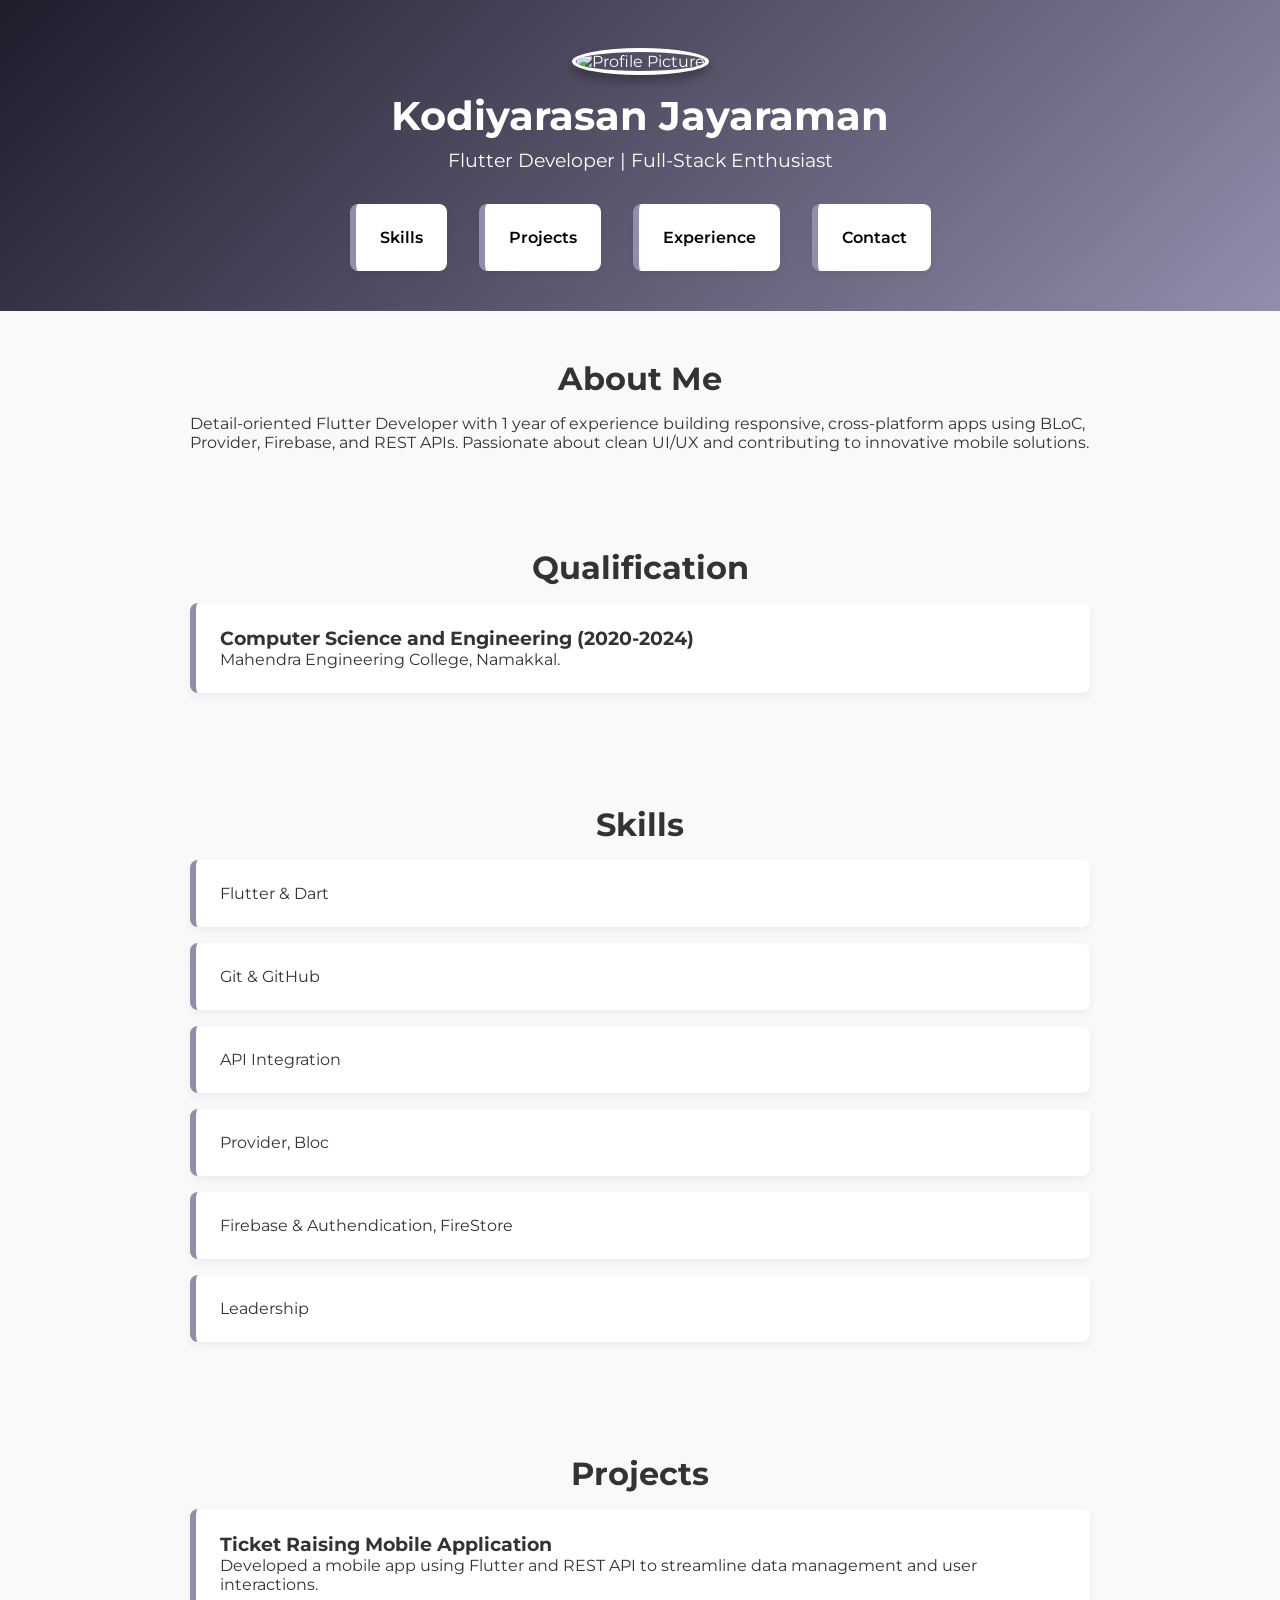
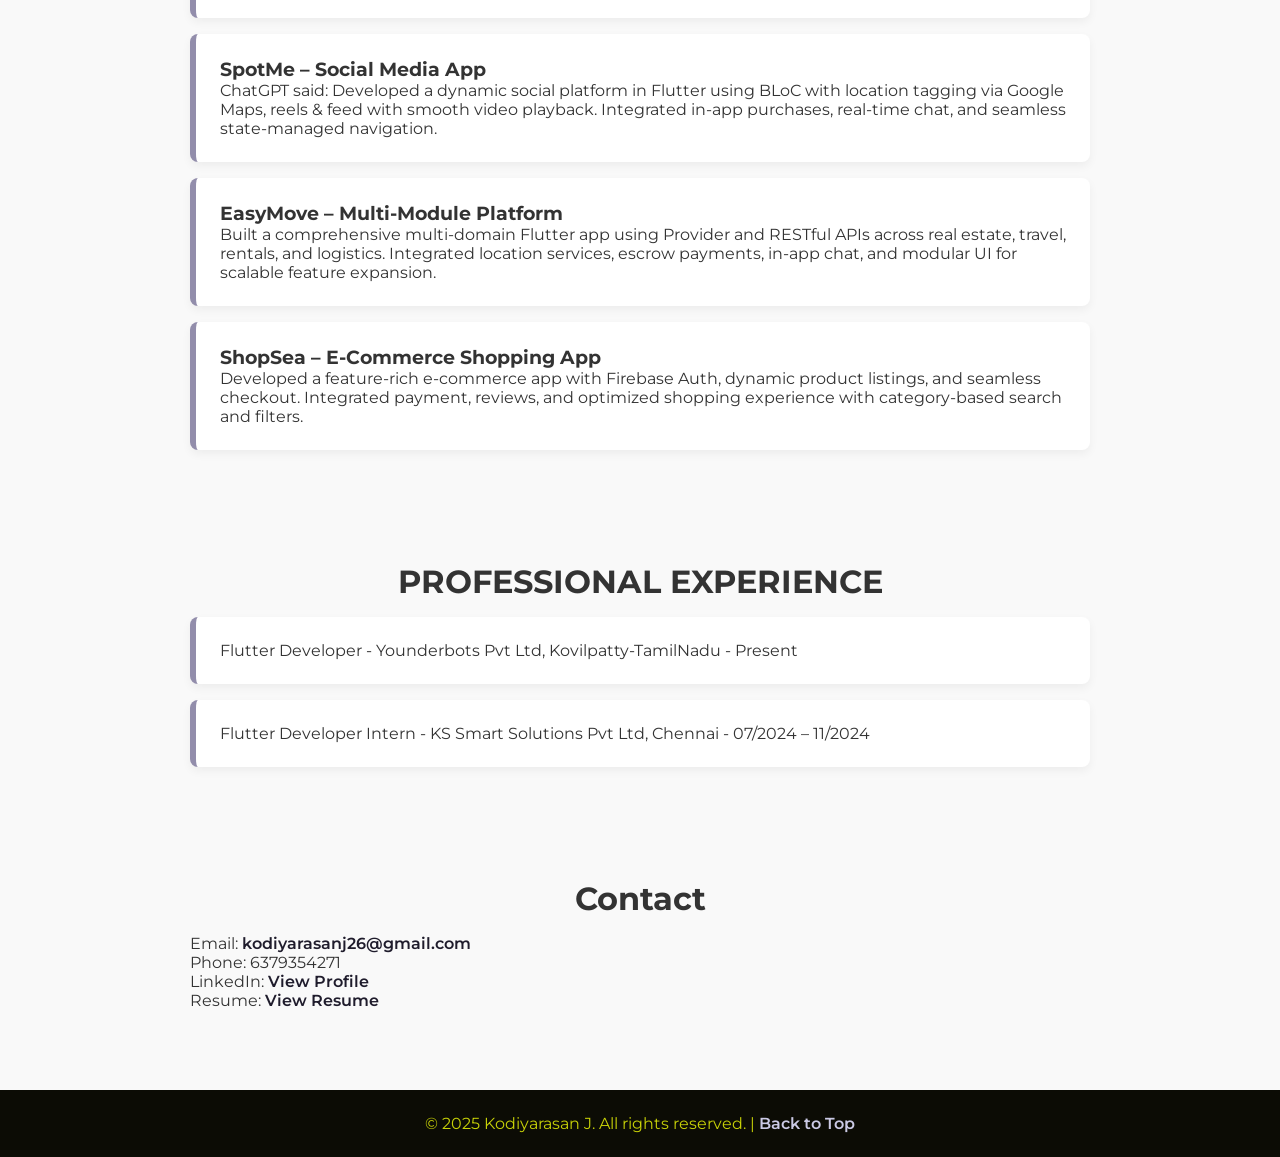
==== index.html @ 74030f89 "Create index.html" ====
<!DOCTYPE html>
<html lang="en">
<head>
  <meta charset="UTF-8" />
  <meta name="viewport" content="width=device-width, initial-scale=1.0" />
  <title>Kodiyarasan J | Portfolio</title>
  <link href="https://fonts.googleapis.com/css2?family=Montserrat:wght@400;600;700&display=swap" rel="stylesheet" />
  <style>
    * {
      margin: 0;
      padding: 0;
      box-sizing: border-box;
    }
    body {
      font-family: 'Montserrat', sans-serif;
      background-color: #f9f9f9;
      color: #333;
    }
    header {
      background: linear-gradient(135deg, #1f1c2c, #928dab);
      color: #fff;
      text-align: center;
      padding: 3rem 1rem 2rem;
      position: relative;
    }
    .profile-image {
      width: 140px;
      height: 140px;
      border-radius: 50%;
      object-fit: cover;
      border: 4px solid #fff;
      margin-bottom: 1rem;
      box-shadow: 0 6px 12px rgba(0, 0, 0, 0.3);
    }
    header h1 {
      font-size: 2.5rem;
      font-weight: 700;
    }
    header p {
      margin-top: 0.5rem;
      font-size: 1.2rem;
      font-weight: 400;
    }

    nav {
      margin-top: 1.5rem;
    }
    nav ul {
      display: flex;
      flex-wrap: wrap;
      justify-content: center;
      list-style: none;
      padding: 0;
    }
    nav ul li {
      margin: 0.5rem 1rem;
    }
    nav ul li a {
      color: #010101;
      text-decoration: none;
      font-weight: 600;
      transition: color 0.3s;
    }
    nav ul li a:hover {
      color: #122ed0;
    }

    .menu-toggle {
      display: none;
      position: absolute;
      top: 20px;
      right: 20px;
      flex-direction: column;
      cursor: pointer;
    }
    .menu-toggle span {
      height: 3px;
      width: 25px;
      background: white;
      margin: 4px 0;
      transition: 0.3s ease;
    }

    section {
      padding: 3rem 1rem;
    }
    .container {
      max-width: 900px;
      margin: 0 auto;
    }
    h2 {
      font-size: 2rem;
      margin-bottom: 1rem;
      color: #333;
      text-align: center;
    }
    .project-item, ul li {
      background: #fff;
      margin: 1rem 0;
      padding: 1.5rem;
      border-left: 6px solid #928dab;
      border-radius: 8px;
      box-shadow: 0 4px 10px rgba(0, 0, 0, 0.05);
    }
    ul {
      list-style: none;
      padding: 0;
    }
    a {
      color: #1f1c2c;
      text-decoration: none;
      font-weight: 600;
    }
    a:hover {
      color: #555;
    }

    footer {
      background: #0c0c05;
      color: #c8d207;
      text-align: center;
      padding: 1.5rem 1rem;
      margin-top: 2rem;
    }
    footer a {
      color: #cbcae5;
    }

    /* Responsive Styling */
    @media (max-width: 768px) {
      .menu-toggle {
        display: flex;
      }

      nav ul {
        flex-direction: column;
        align-items: center;
        background: #2d2d44;
        position: absolute;
        top: 100%;
        left: 0;
        right: 0;
        overflow: hidden;
        max-height: 0;
        transition: max-height 0.4s ease;
      }

      nav ul.show {
        max-height: 400px;
      }

      nav ul li {
        margin: 1rem 0;
      }

      header h1 {
        font-size: 1.8rem;
      }
      header p {
        font-size: 1rem;
      }
      .profile-image {
        width: 100px;
        height: 100px;
      }
      .project-item, ul li {
        font-size: 0.95rem;
      }
      h2 {
        font-size: 1.5rem;
      }
      section {
        padding: 2rem 1rem;
      }
    }
  </style>
</head>
<body>
  <header>
    <div class="container">
      <div class="menu-toggle" onclick="toggleMenu()">
        <span></span>
        <span></span>
        <span></span>
      </div>
      <img src="https://drive.google.com/file/d/1STLt5xsZTQv7rYFNraENDwDpgbk-rBbG/view?usp=drivesdk" alt="Profile Picture" class="profile-image" />
      <h1>Kodiyarasan Jayaraman</h1>
      <p>Flutter Developer | Full-Stack Enthusiast</p>
      <nav>
        <ul id="navList">
          <!-- <li><a href="#about">About</a></li> -->
          <li><a href="#skills">Skills</a></li>
          <li><a href="#projects">Projects</a></li>
          <li><a href="#experience">Experience</a></li>
          <li><a href="#contact">Contact</a></li>
        </ul>
      </nav>
    </div>
  </header>

  <section id="about">
    <div class="container">
      <h2>About Me</h2>
      <p>Detail-oriented Flutter Developer with 1 year of experience building responsive, cross-platform apps using BLoC, Provider, Firebase, and REST APIs. Passionate about clean UI/UX and contributing to innovative mobile solutions.</p>
    </div>
  </section>

  <section id="qualification">
    <div class="container">
      <h2>Qualification</h2>
      <div class="project-item">
        <h3>Computer Science and Engineering (2020-2024)</h3>
        <p>Mahendra Engineering College, Namakkal.</p>
      </div>
    </div>
  </section>

  <section id="skills">
    <div class="container">
      <h2>Skills</h2>
      <ul>
        <li>Flutter & Dart</li>
        <li>Git & GitHub</li>
        <li>API Integration</li>
        <li>Provider, Bloc</li>
        <li>Firebase & Authendication, FireStore</li>
        <li>Leadership</li>
      </ul>
    </div>
  </section>

  <section id="projects">
    <div class="container">
      <h2>Projects</h2>
      <div class="project-item">
        <h3>Ticket Raising Mobile Application</h3>
        <p>Developed a mobile app using Flutter and REST API to streamline data management and user interactions.</p>
      </div>
      <div class="project-item">
        <h3> SpotMe – Social Media App</h3>
        <p>ChatGPT said:
Developed a dynamic social platform in Flutter using BLoC with location tagging via Google Maps, reels & feed with smooth video playback. Integrated in-app purchases, real-time chat, and seamless state-managed navigation.</p>
      </div>
      <div class="project-item">
        <h3> EasyMove – Multi‑Module Platform </h3>
        <p>Built a comprehensive multi-domain Flutter app using Provider and RESTful APIs across real estate, travel, rentals, and logistics. Integrated location services, escrow payments, in-app chat, and modular UI for scalable feature expansion.</p>
      </div>
       <div class="project-item">
        <h3>  ShopSea – E‑Commerce Shopping App </h3>
        <p>Developed a feature-rich e-commerce app with Firebase Auth, dynamic product listings, and seamless checkout. Integrated payment, reviews, and optimized shopping experience with category-based search and filters.</p>
      </div>
    </div>
  </section>

  <section id="experience">
    <div class="container">
      <h2> PROFESSIONAL EXPERIENCE</h2>
      <ul>
        <li> Flutter Developer - Younderbots Pvt Ltd, Kovilpatty-TamilNadu - Present</li>
        <li> Flutter Developer Intern - KS Smart Solutions Pvt Ltd, Chennai - 07/2024 – 11/2024</li>
      </ul>
    </div>
  </section>

  <section id="contact">
    <div class="container">
      <h2>Contact</h2>
      <p>Email: <a href="mailto:kodiyarasanj26@gmail.com">kodiyarasanj26@gmail.com</a></p>
      <p>Phone: 6379354271</p>
      <p>LinkedIn: <a href="https://www.linkedin.com/in/kodiyarasan-j-806693254" target="_blank">View Profile</a></p>
      <p>Resume: <a href="https://drive.google.com/file/d/1SU0zPXuKwXuNnp-X9V0tZ8qubpNUm5xk/view?usp=drivesdk" target="_blank">View Resume</a></p>
    </div>
  </section>

  <footer>
    <p>&copy; 2025 Kodiyarasan J. All rights reserved. | <a href="#about">Back to Top</a></p>
  </footer>

  <script>
    function toggleMenu() {
      document.getElementById("navList").classList.toggle("show");
    }
  </script>
</body>
</html>
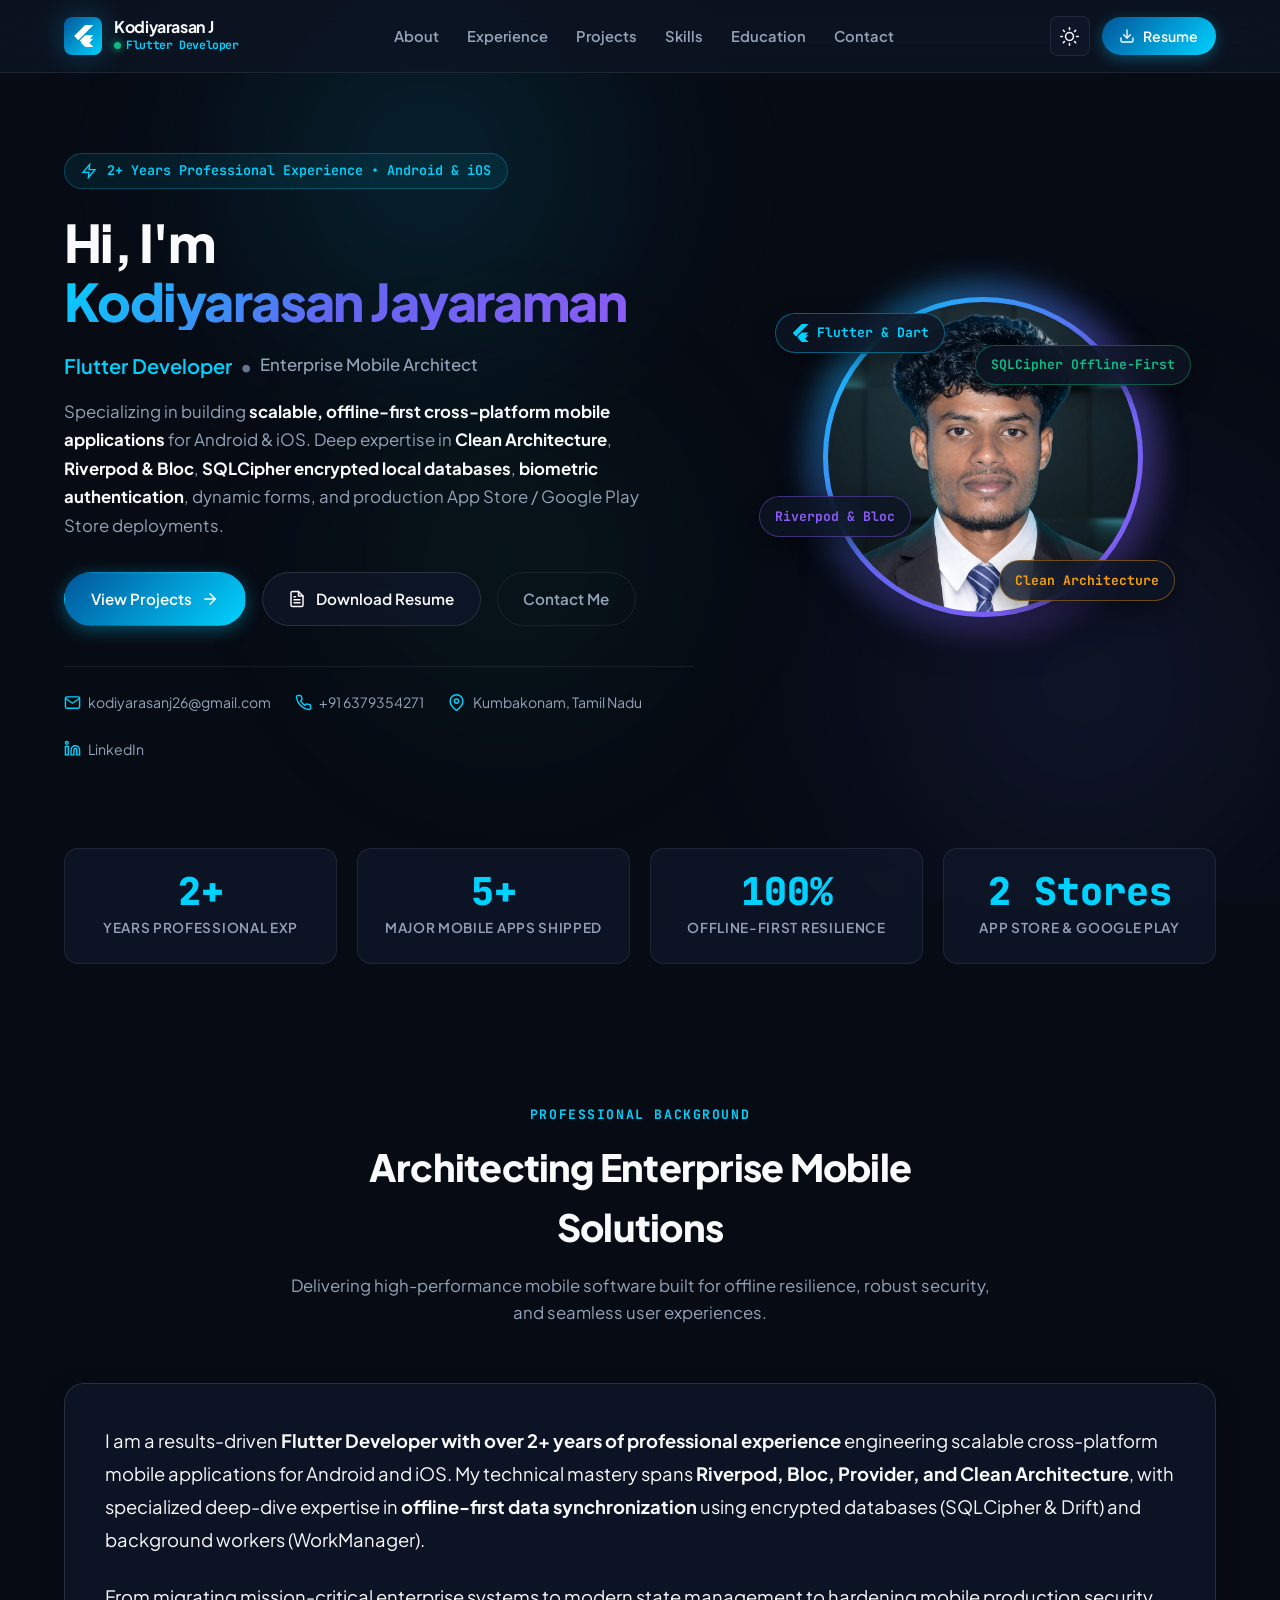
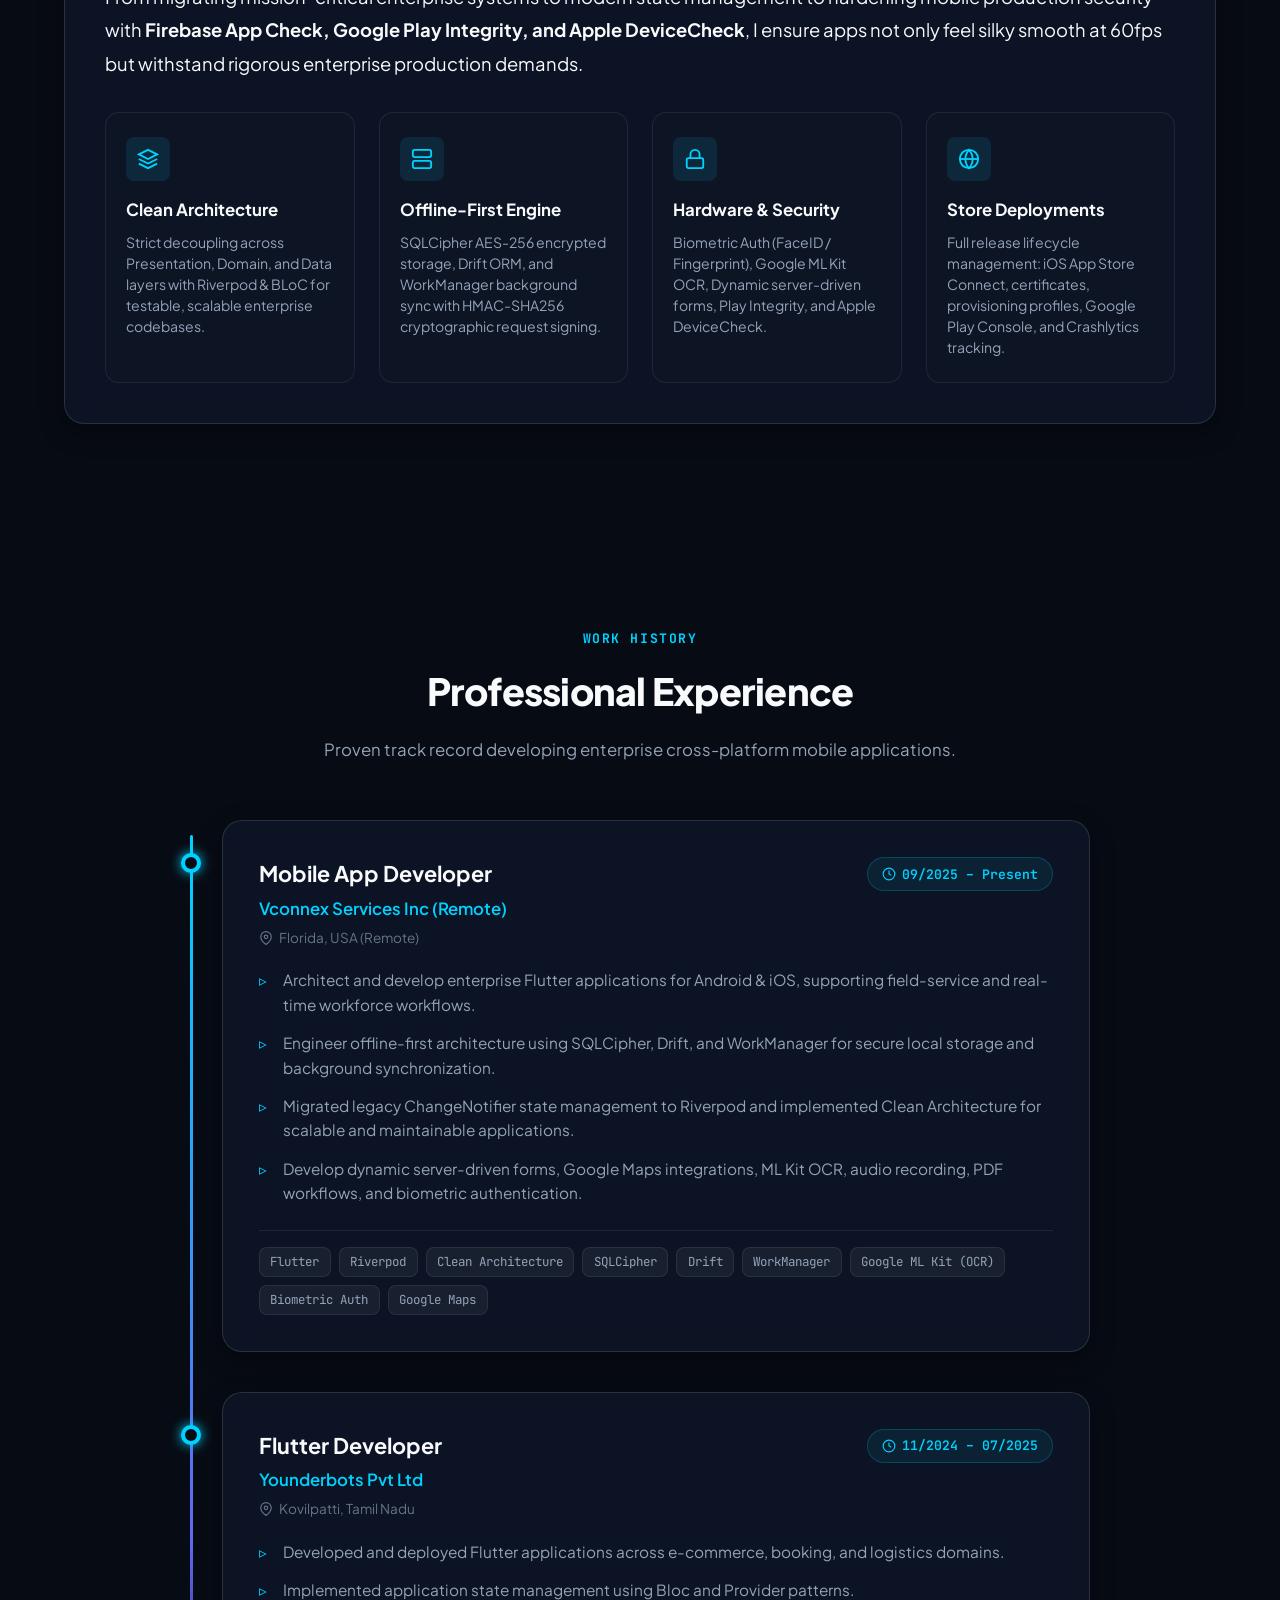
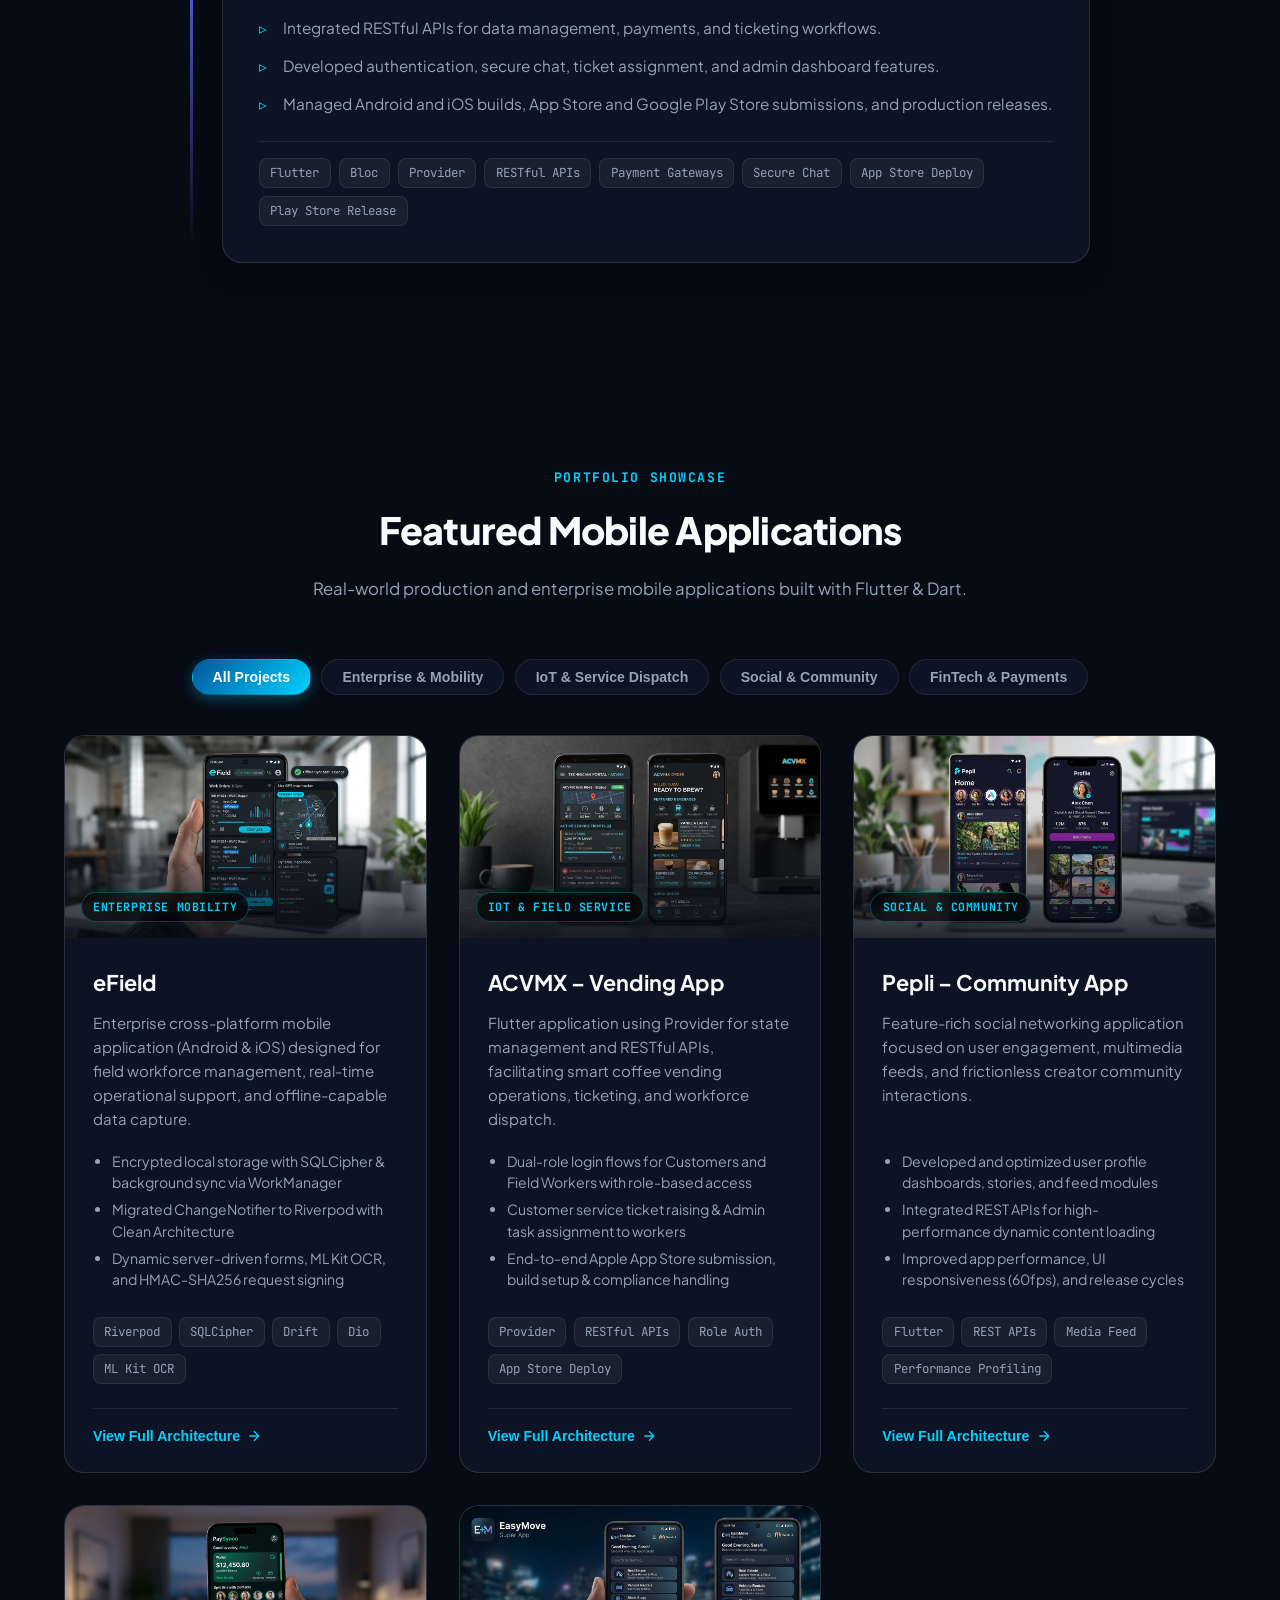
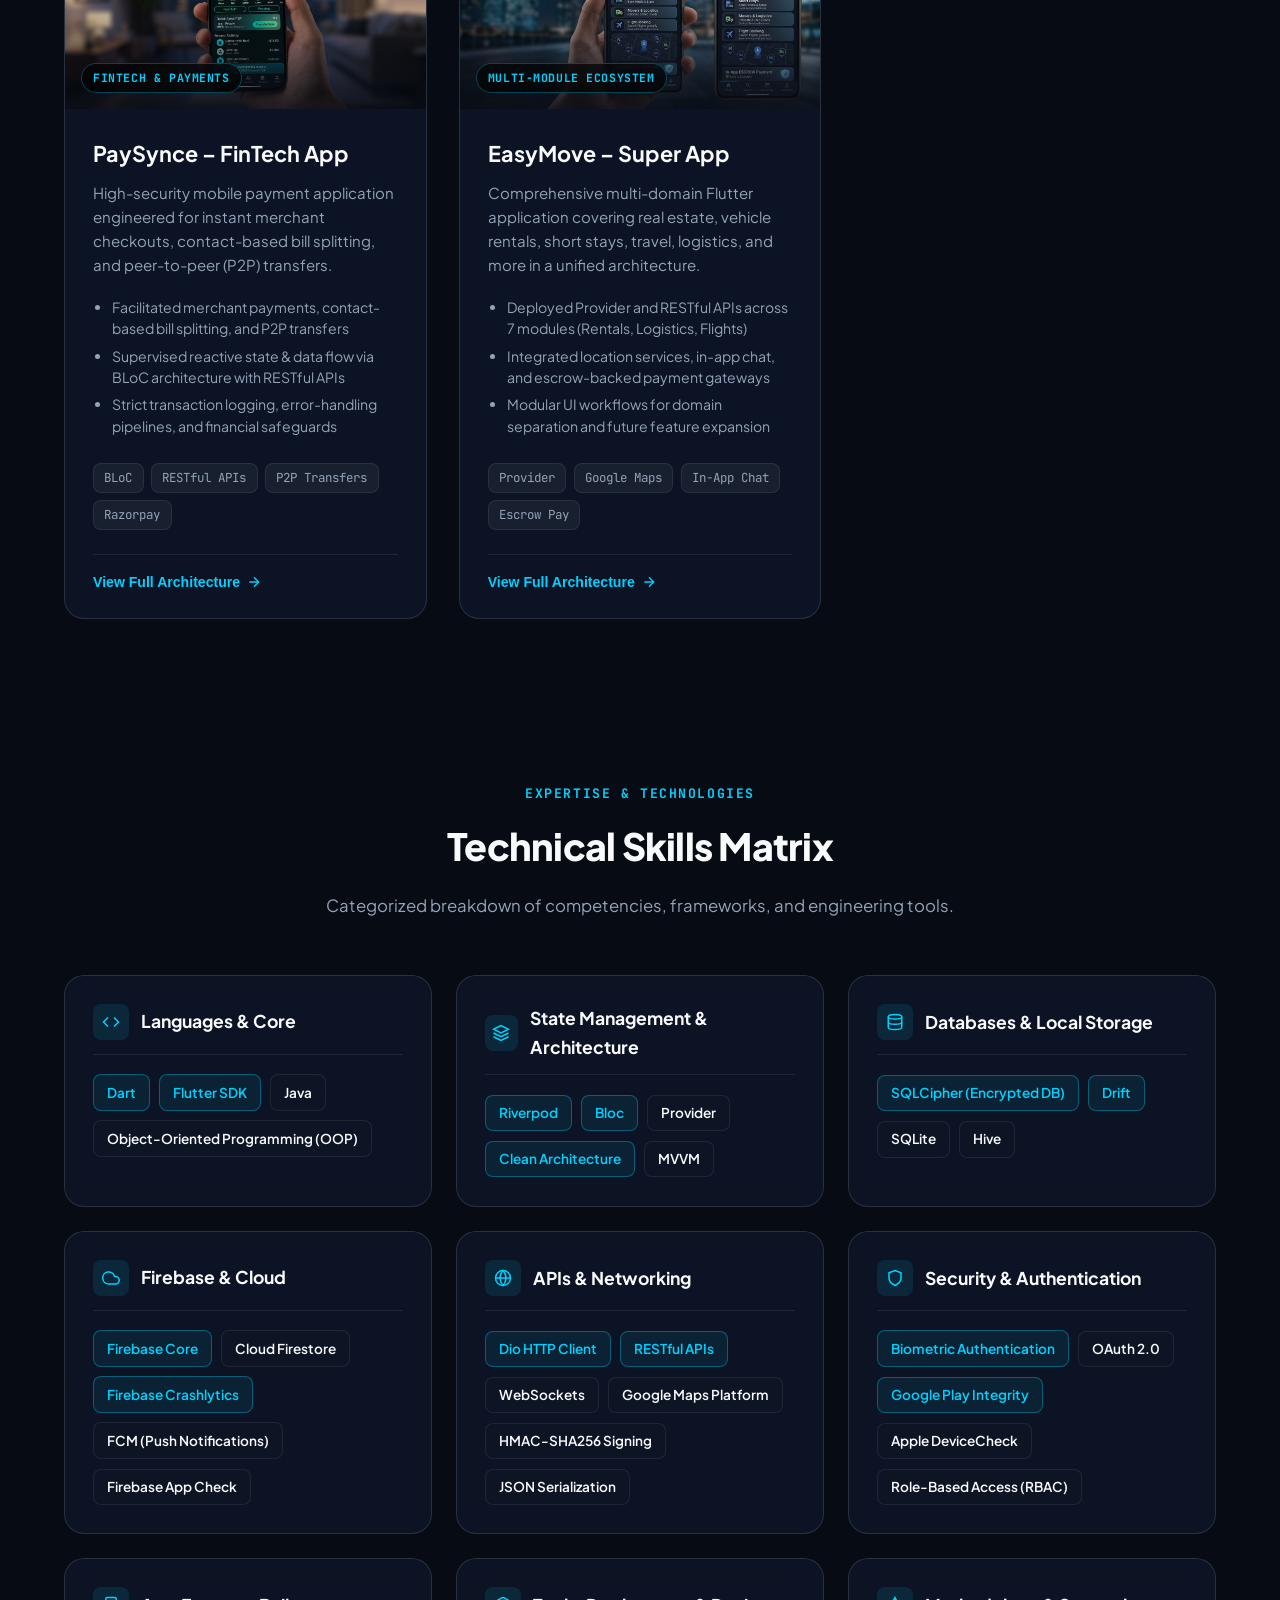
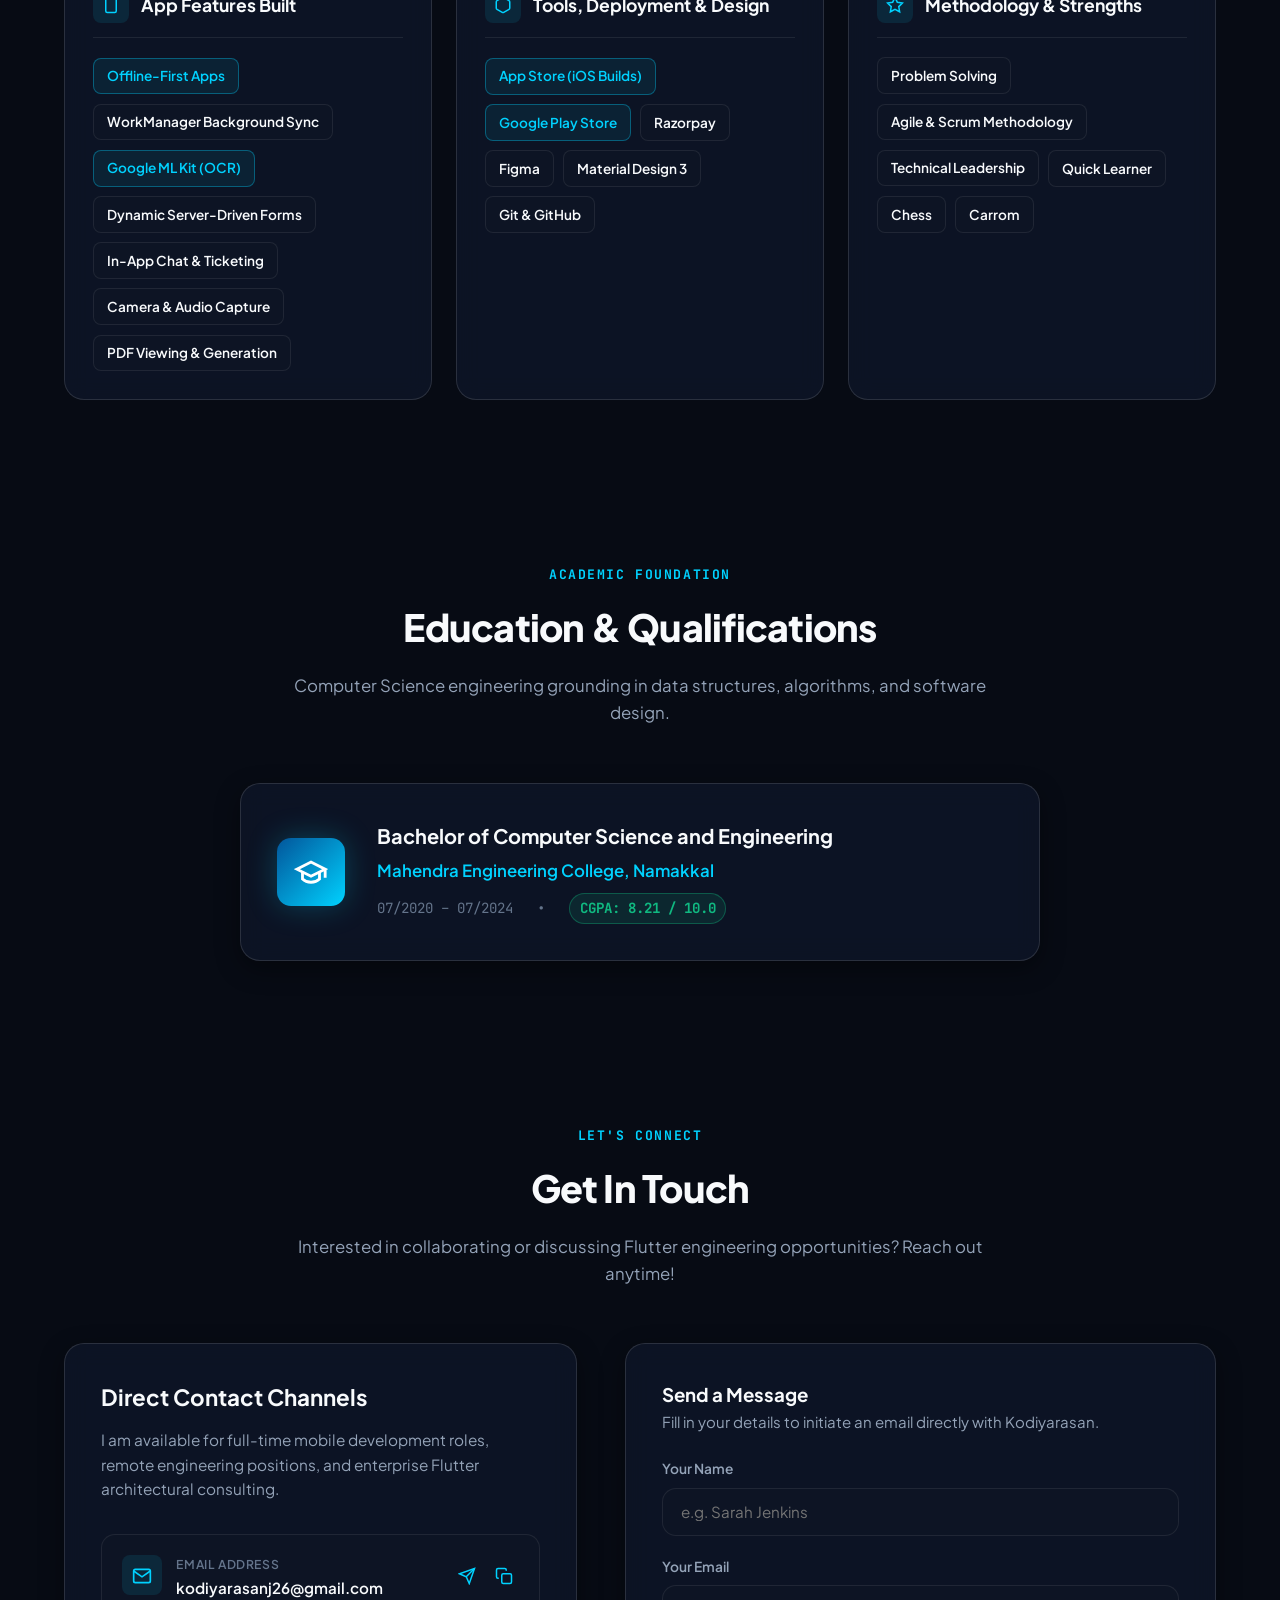
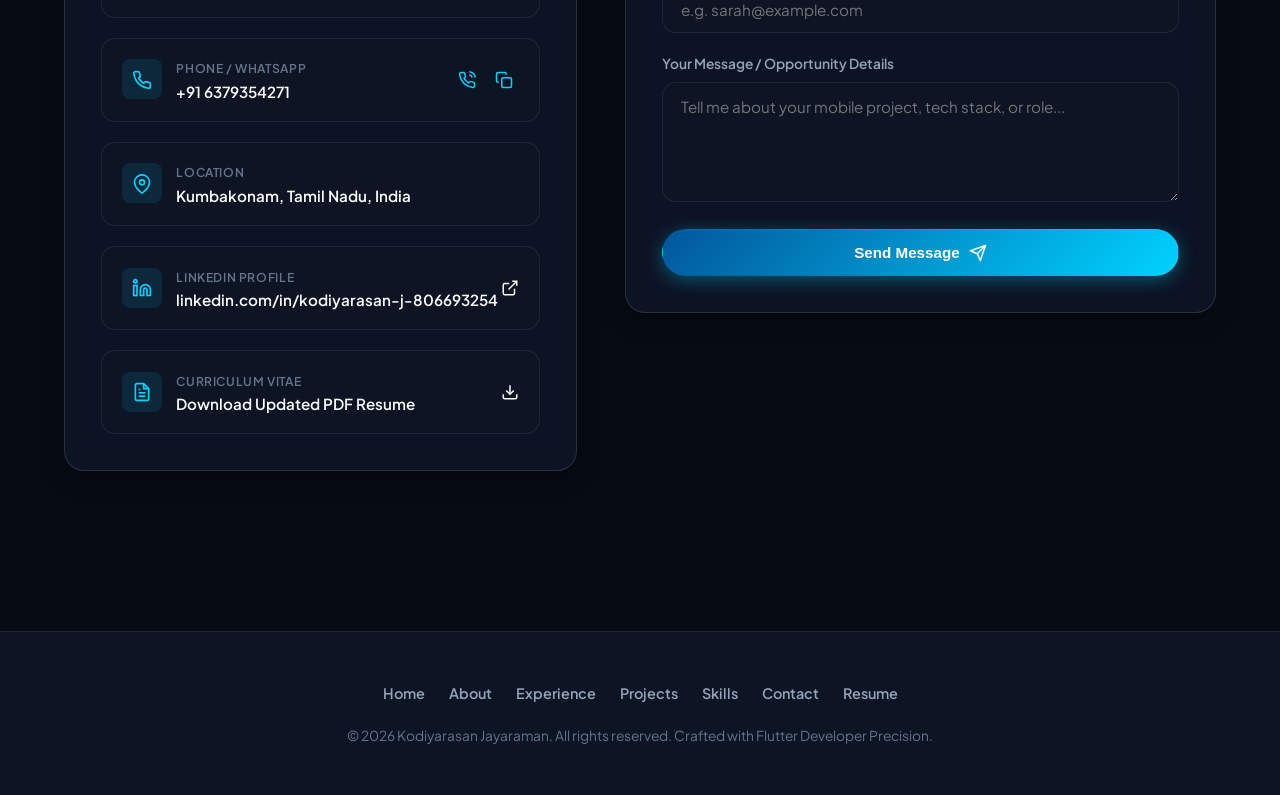
==== commit edf590b8: "Update portfolio with 2+ years experience, enterprise projects, and modern UI" ====
--- a/index.html
+++ b/index.html
@@ -1,286 +1,1106 @@
-
 <!DOCTYPE html>
-<html lang="en">
+<html lang="en" data-theme="dark">
 <head>
   <meta charset="UTF-8" />
   <meta name="viewport" content="width=device-width, initial-scale=1.0" />
-  <title>Kodiyarasan J | Portfolio</title>
-  <link href="https://fonts.googleapis.com/css2?family=Montserrat:wght@400;600;700&display=swap" rel="stylesheet" />
-  <style>
-    * {
-      margin: 0;
-      padding: 0;
-      box-sizing: border-box;
-    }
-    body {
-      font-family: 'Montserrat', sans-serif;
-      background-color: #f9f9f9;
-      color: #333;
-    }
-    header {
-      background: linear-gradient(135deg, #1f1c2c, #928dab);
-      color: #fff;
-      text-align: center;
-      padding: 3rem 1rem 2rem;
-      position: relative;
-    }
-    .profile-image {
-      width: 140px;
-      height: 140px;
-      border-radius: 50%;
-      object-fit: cover;
-      border: 4px solid #fff;
-      margin-bottom: 1rem;
-      box-shadow: 0 6px 12px rgba(0, 0, 0, 0.3);
-    }
-    header h1 {
-      font-size: 2.5rem;
-      font-weight: 700;
-    }
-    header p {
-      margin-top: 0.5rem;
-      font-size: 1.2rem;
-      font-weight: 400;
-    }
-
-    nav {
-      margin-top: 1.5rem;
-    }
-    nav ul {
-      display: flex;
-      flex-wrap: wrap;
-      justify-content: center;
-      list-style: none;
-      padding: 0;
-    }
-    nav ul li {
-      margin: 0.5rem 1rem;
-    }
-    nav ul li a {
-      color: #010101;
-      text-decoration: none;
-      font-weight: 600;
-      transition: color 0.3s;
-    }
-    nav ul li a:hover {
-      color: #122ed0;
-    }
-
-    .menu-toggle {
-      display: none;
-      position: absolute;
-      top: 20px;
-      right: 20px;
-      flex-direction: column;
-      cursor: pointer;
-    }
-    .menu-toggle span {
-      height: 3px;
-      width: 25px;
-      background: white;
-      margin: 4px 0;
-      transition: 0.3s ease;
-    }
-
-    section {
-      padding: 3rem 1rem;
-    }
-    .container {
-      max-width: 900px;
-      margin: 0 auto;
-    }
-    h2 {
-      font-size: 2rem;
-      margin-bottom: 1rem;
-      color: #333;
-      text-align: center;
-    }
-    .project-item, ul li {
-      background: #fff;
-      margin: 1rem 0;
-      padding: 1.5rem;
-      border-left: 6px solid #928dab;
-      border-radius: 8px;
-      box-shadow: 0 4px 10px rgba(0, 0, 0, 0.05);
-    }
-    ul {
-      list-style: none;
-      padding: 0;
-    }
-    a {
-      color: #1f1c2c;
-      text-decoration: none;
-      font-weight: 600;
-    }
-    a:hover {
-      color: #555;
-    }
-
-    footer {
-      background: #0c0c05;
-      color: #c8d207;
-      text-align: center;
-      padding: 1.5rem 1rem;
-      margin-top: 2rem;
-    }
-    footer a {
-      color: #cbcae5;
-    }
-
-    /* Responsive Styling */
-    @media (max-width: 768px) {
-      .menu-toggle {
-        display: flex;
-      }
-
-      nav ul {
-        flex-direction: column;
-        align-items: center;
-        background: #2d2d44;
-        position: absolute;
-        top: 100%;
-        left: 0;
-        right: 0;
-        overflow: hidden;
-        max-height: 0;
-        transition: max-height 0.4s ease;
-      }
-
-      nav ul.show {
-        max-height: 400px;
-      }
-
-      nav ul li {
-        margin: 1rem 0;
-      }
-
-      header h1 {
-        font-size: 1.8rem;
-      }
-      header p {
-        font-size: 1rem;
-      }
-      .profile-image {
-        width: 100px;
-        height: 100px;
-      }
-      .project-item, ul li {
-        font-size: 0.95rem;
-      }
-      h2 {
-        font-size: 1.5rem;
-      }
-      section {
-        padding: 2rem 1rem;
-      }
-    }
-  </style>
+  <title>Kodiyarasan Jayaraman | Flutter Developer Portfolio</title>
+  <meta name="description" content="Kodiyarasan Jayaraman – Flutter Developer with over 2+ years of professional experience building scalable cross-platform mobile apps for Android & iOS. Expert in Riverpod, Bloc, SQLCipher, Drift, Clean Architecture, and Offline-First Systems." />
+  <meta name="keywords" content="Kodiyarasan Jayaraman, Flutter Developer, Mobile App Developer, Dart, Riverpod, Bloc, Provider, SQLCipher, Offline-first, Clean Architecture, Android, iOS" />
+  <meta name="author" content="Kodiyarasan Jayaraman" />
+
+  <!-- Open Graph / Social Meta -->
+  <meta property="og:type" content="website" />
+  <meta property="og:title" content="Kodiyarasan Jayaraman | Flutter Developer" />
+  <meta property="og:description" content="2+ years experience building enterprise, offline-first mobile applications with Flutter, Dart, Riverpod & Bloc." />
+  <meta property="og:url" content="https://kodiyarasanj26.github.io/portfolio/" />
+  <meta property="og:image" content="assets/profile.jpg" />
+
+  <!-- Google Fonts -->
+  <link rel="preconnect" href="https://fonts.googleapis.com" />
+  <link rel="preconnect" href="https://fonts.gstatic.com" crossorigin />
+  <link href="https://fonts.googleapis.com/css2?family=JetBrains+Mono:wght@400;600;700&family=Plus+Jakarta+Sans:wght@400;500;600;700;800&display=swap" rel="stylesheet" />
+
+  <!-- Stylesheet -->
+  <link rel="stylesheet" href="css/style.css" />
 </head>
 <body>
-  <header>
-    <div class="container">
-      <div class="menu-toggle" onclick="toggleMenu()">
-        <span></span>
-        <span></span>
-        <span></span>
+  <!-- Ambient Background Lighting -->
+  <div class="ambient-glow" aria-hidden="true">
+    <div class="ambient-blob-1"></div>
+    <div class="ambient-blob-2"></div>
+    <div class="ambient-blob-3"></div>
+  </div>
+
+  <!-- Header & Navigation -->
+  <header class="site-header">
+    <div class="container navbar">
+      <a href="#hero" class="nav-brand" aria-label="Kodiyarasan Jayaraman Home">
+        <div class="brand-icon">
+          <!-- Flutter Diamond SVG Logo -->
+          <svg viewBox="0 0 24 24" fill="currentColor">
+            <path d="M14.314 0L2.3 12 6.8 16.5 23.314 0h-9zM14.314 11.23L8.53 17.014 13.044 21.53 23.314 11.23h-9zM23.314 24l-4.514-4.514 4.514-4.514h-9l-4.514 4.514 4.514 4.514h9z"/>
+          </svg>
+        </div>
+        <div class="brand-meta">
+          <span class="brand-title">Kodiyarasan J</span>
+          <span class="brand-subtitle"><span class="status-dot"></span> Flutter Developer</span>
+        </div>
+      </a>
+
+      <ul class="nav-menu" id="navMenu">
+        <li><a href="#about" class="nav-link">About</a></li>
+        <li><a href="#experience" class="nav-link">Experience</a></li>
+        <li><a href="#projects" class="nav-link">Projects</a></li>
+        <li><a href="#skills" class="nav-link">Skills</a></li>
+        <li><a href="#education" class="nav-link">Education</a></li>
+        <li><a href="#contact" class="nav-link">Contact</a></li>
+      </ul>
+
+      <div class="nav-actions">
+        <button id="themeToggleBtn" class="theme-toggle-btn" aria-label="Toggle Dark/Light Mode" title="Toggle Theme">
+          <svg xmlns="http://www.w3.org/2000/svg" width="19" height="19" viewBox="0 0 24 24" fill="none" stroke="currentColor" stroke-width="2" stroke-linecap="round" stroke-linejoin="round">
+            <circle cx="12" cy="12" r="5"></circle>
+            <line x1="12" y1="1" x2="12" y2="3"></line>
+            <line x1="12" y1="21" x2="12" y2="23"></line>
+            <line x1="4.22" y1="4.22" x2="5.64" y2="5.64"></line>
+            <line x1="18.36" y1="18.36" x2="19.78" y2="19.78"></line>
+            <line x1="1" y1="12" x2="3" y2="12"></line>
+            <line x1="21" y1="12" x2="23" y2="12"></line>
+            <line x1="4.22" y1="19.78" x2="5.64" y2="18.36"></line>
+            <line x1="18.36" y1="5.64" x2="19.78" y2="4.22"></line>
+          </svg>
+        </button>
+
+        <a href="https://drive.google.com/file/d/1SU0zPXuKwXuNnp-X9V0tZ8qubpNUm5xk/view?usp=drivesdk" target="_blank" rel="noopener noreferrer" class="btn-resume-nav">
+          <svg xmlns="http://www.w3.org/2000/svg" width="16" height="16" viewBox="0 0 24 24" fill="none" stroke="currentColor" stroke-width="2" stroke-linecap="round" stroke-linejoin="round">
+            <path d="M21 15v4a2 2 0 0 1-2 2H5a2 2 0 0 1-2-2v-4"></path>
+            <polyline points="7 10 12 15 17 10"></polyline>
+            <line x1="12" y1="15" x2="12" y2="3"></line>
+          </svg>
+          <span>Resume</span>
+        </a>
+
+        <button id="mobileToggle" class="mobile-toggle" aria-label="Open Navigation Menu">
+          <svg xmlns="http://www.w3.org/2000/svg" width="24" height="24" viewBox="0 0 24 24" fill="none" stroke="currentColor" stroke-width="2" stroke-linecap="round" stroke-linejoin="round">
+            <line x1="3" y1="12" x2="21" y2="12"></line>
+            <line x1="3" y1="6" x2="21" y2="6"></line>
+            <line x1="3" y1="18" x2="21" y2="18"></line>
+          </svg>
+        </button>
       </div>
-      <img src="https://drive.google.com/file/d/1STLt5xsZTQv7rYFNraENDwDpgbk-rBbG/view?usp=drivesdk" alt="Profile Picture" class="profile-image" />
-      <h1>Kodiyarasan Jayaraman</h1>
-      <p>Flutter Developer | Full-Stack Enthusiast</p>
-      <nav>
-        <ul id="navList">
-          <!-- <li><a href="#about">About</a></li> -->
-          <li><a href="#skills">Skills</a></li>
-          <li><a href="#projects">Projects</a></li>
-          <li><a href="#experience">Experience</a></li>
-          <li><a href="#contact">Contact</a></li>
-        </ul>
-      </nav>
     </div>
   </header>
 
-  <section id="about">
-    <div class="container">
-      <h2>About Me</h2>
-      <p>Detail-oriented Flutter Developer with 1 year of experience building responsive, cross-platform apps using BLoC, Provider, Firebase, and REST APIs. Passionate about clean UI/UX and contributing to innovative mobile solutions.</p>
+  <main>
+    <!-- Hero Section -->
+    <section id="hero" class="hero-section">
+      <div class="container hero-grid">
+        <div class="hero-content">
+          <div class="hero-badge-wrap">
+            <svg xmlns="http://www.w3.org/2000/svg" viewBox="0 0 24 24" fill="none" stroke="currentColor" stroke-width="2">
+              <polygon points="13 2 3 14 12 14 11 22 21 10 12 10 13 2"></polygon>
+            </svg>
+            <span>2+ Years Professional Experience • Android & iOS</span>
+          </div>
+
+          <h1 class="hero-title">
+            Hi, I'm <span class="text-gradient">Kodiyarasan Jayaraman</span>
+          </h1>
+
+          <div class="hero-tagline">
+            <span>Flutter Developer</span>
+            <span style="color: var(--text-muted);">•</span>
+            <span style="color: var(--text-secondary); font-size: 1.05rem; font-weight: 500;">Enterprise Mobile Architect</span>
+          </div>
+
+          <p class="hero-bio">
+            Specializing in building <strong>scalable, offline-first cross-platform mobile applications</strong> for Android & iOS. Deep expertise in <strong>Clean Architecture</strong>, <strong>Riverpod & Bloc</strong>, <strong>SQLCipher encrypted local databases</strong>, <strong>biometric authentication</strong>, dynamic forms, and production App Store / Google Play Store deployments.
+          </p>
+
+          <div class="hero-ctas">
+            <a href="#projects" class="btn btn-primary">
+              <span>View Projects</span>
+              <svg xmlns="http://www.w3.org/2000/svg" width="18" height="18" viewBox="0 0 24 24" fill="none" stroke="currentColor" stroke-width="2" stroke-linecap="round" stroke-linejoin="round">
+                <line x1="5" y1="12" x2="19" y2="12"></line>
+                <polyline points="12 5 19 12 12 19"></polyline>
+              </svg>
+            </a>
+
+            <a href="https://drive.google.com/file/d/1SU0zPXuKwXuNnp-X9V0tZ8qubpNUm5xk/view?usp=drivesdk" target="_blank" rel="noopener noreferrer" class="btn btn-secondary">
+              <svg xmlns="http://www.w3.org/2000/svg" width="18" height="18" viewBox="0 0 24 24" fill="none" stroke="currentColor" stroke-width="2" stroke-linecap="round" stroke-linejoin="round">
+                <path d="M14 2H6a2 2 0 0 0-2 2v16a2 2 0 0 0 2 2h12a2 2 0 0 0 2-2V8z"></path>
+                <polyline points="14 2 14 8 20 8"></polyline>
+                <line x1="16" y1="13" x2="8" y2="13"></line>
+                <line x1="16" y1="17" x2="8" y2="17"></line>
+                <polyline points="10 9 9 9 8 9"></polyline>
+              </svg>
+              <span>Download Resume</span>
+            </a>
+
+            <a href="#contact" class="btn btn-outline">
+              <span>Contact Me</span>
+            </a>
+          </div>
+
+          <!-- Quick Contact Strip -->
+          <div class="hero-contact-strip">
+            <a href="mailto:kodiyarasanj26@gmail.com" class="contact-pill-item" title="Click to Email">
+              <svg xmlns="http://www.w3.org/2000/svg" viewBox="0 0 24 24" fill="none" stroke="currentColor" stroke-width="2">
+                <path d="M4 4h16c1.1 0 2 .9 2 2v12c0 1.1-.9 2-2 2H4c-1.1 0-2-.9-2-2V6c0-1.1.9-2 2-2z"></path>
+                <polyline points="22,6 12,13 2,6"></polyline>
+              </svg>
+              <span>kodiyarasanj26@gmail.com</span>
+            </a>
+
+            <a href="tel:+916379354271" class="contact-pill-item" title="Click to Call">
+              <svg xmlns="http://www.w3.org/2000/svg" viewBox="0 0 24 24" fill="none" stroke="currentColor" stroke-width="2">
+                <path d="M22 16.92v3a2 2 0 0 1-2.18 2 19.79 19.79 0 0 1-8.63-3.07 19.5 19.5 0 0 1-6-6 19.79 19.79 0 0 1-3.07-8.67A2 2 0 0 1 4.11 2h3a2 2 0 0 1 2 1.72 12.84 12.84 0 0 0 .7 2.81 2 2 0 0 1-.45 2.11L8.09 9.91a16 16 0 0 0 6 6l1.27-1.27a2 2 0 0 1 2.11-.45 12.84 12.84 0 0 0 2.81.7A2 2 0 0 1 22 16.92z"></path>
+              </svg>
+              <span>+91 6379354271</span>
+            </a>
+
+            <span class="contact-pill-item">
+              <svg xmlns="http://www.w3.org/2000/svg" viewBox="0 0 24 24" fill="none" stroke="currentColor" stroke-width="2">
+                <path d="M21 10c0 7-9 13-9 13s-9-6-9-13a9 9 0 0 1 18 0z"></path>
+                <circle cx="12" cy="10" r="3"></circle>
+              </svg>
+              <span>Kumbakonam, Tamil Nadu</span>
+            </span>
+
+            <a href="https://www.linkedin.com/in/kodiyarasan-j-806693254" target="_blank" rel="noopener noreferrer" class="contact-pill-item">
+              <svg xmlns="http://www.w3.org/2000/svg" viewBox="0 0 24 24" fill="none" stroke="currentColor" stroke-width="2">
+                <path d="M16 8a6 6 0 0 1 6 6v7h-4v-7a2 2 0 0 0-2-2 2 2 0 0 0-2 2v7h-4v-7a6 6 0 0 1 6-6z"></path>
+                <rect x="2" y="9" width="4" height="12"></rect>
+                <circle cx="4" cy="4" r="2"></circle>
+              </svg>
+              <span>LinkedIn</span>
+            </a>
+          </div>
+        </div>
+
+        <!-- Hero Avatar Showcase -->
+        <div class="hero-visual">
+          <div class="avatar-wrapper">
+            <div class="avatar-halo"></div>
+            <div class="avatar-ring">
+              <img src="assets/profile.jpg" alt="Kodiyarasan Jayaraman - Flutter Developer" class="avatar-img" />
+            </div>
+
+            <!-- Floating Micro Badges -->
+            <div class="floating-chip chip-flutter">
+              <svg viewBox="0 0 24 24" fill="currentColor">
+                <path d="M14.314 0L2.3 12 6.8 16.5 23.314 0h-9zM14.314 11.23L8.53 17.014 13.044 21.53 23.314 11.23h-9zM23.314 24l-4.514-4.514 4.514-4.514h-9l-4.514 4.514 4.514 4.514h9z"/>
+              </svg>
+              <span>Flutter & Dart</span>
+            </div>
+
+            <div class="floating-chip chip-riverpod">
+              <span>Riverpod & Bloc</span>
+            </div>
+
+            <div class="floating-chip chip-offline">
+              <span>SQLCipher Offline-First</span>
+            </div>
+
+            <div class="floating-chip chip-cleanarch">
+              <span>Clean Architecture</span>
+            </div>
+          </div>
+        </div>
+      </div>
+    </section>
+
+    <!-- Metrics & Counters Bar -->
+    <section class="stats-bar-section">
+      <div class="container">
+        <div class="stats-grid">
+          <div class="stat-card">
+            <div class="stat-number">2+</div>
+            <div class="stat-label">Years Professional Exp</div>
+          </div>
+          <div class="stat-card">
+            <div class="stat-number">5+</div>
+            <div class="stat-label">Major Mobile Apps Shipped</div>
+          </div>
+          <div class="stat-card">
+            <div class="stat-number">100%</div>
+            <div class="stat-label">Offline-First Resilience</div>
+          </div>
+          <div class="stat-card">
+            <div class="stat-number">2 Stores</div>
+            <div class="stat-label">App Store & Google Play</div>
+          </div>
+        </div>
+      </div>
+    </section>
+
+    <!-- About Section -->
+    <section id="about" class="section-wrapper">
+      <div class="container">
+        <div class="section-header">
+          <span class="section-eyebrow">Professional Background</span>
+          <h2 class="section-title">Architecting Enterprise Mobile Solutions</h2>
+          <p class="section-subtitle">Delivering high-performance mobile software built for offline resilience, robust security, and seamless user experiences.</p>
+        </div>
+
+        <div class="about-card">
+          <p class="about-summary-text">
+            I am a results-driven <strong>Flutter Developer with over 2+ years of professional experience</strong> engineering scalable cross-platform mobile applications for Android and iOS. My technical mastery spans <strong>Riverpod, Bloc, Provider, and Clean Architecture</strong>, with specialized deep-dive expertise in <strong>offline-first data synchronization</strong> using encrypted databases (SQLCipher & Drift) and background workers (WorkManager).
+          </p>
+          <p class="about-summary-text" style="margin-bottom: 0;">
+            From migrating mission-critical enterprise systems to modern state management to hardening mobile production security with <strong>Firebase App Check, Google Play Integrity, and Apple DeviceCheck</strong>, I ensure apps not only feel silky smooth at 60fps but withstand rigorous enterprise production demands.
+          </p>
+
+          <div class="about-pillars-grid">
+            <div class="pillar-item">
+              <div class="pillar-icon-box">
+                <svg xmlns="http://www.w3.org/2000/svg" viewBox="0 0 24 24" fill="none" stroke="currentColor" stroke-width="2">
+                  <path d="M12 2L2 7l10 5 10-5-10-5z"></path>
+                  <path d="M2 17l10 5 10-5"></path>
+                  <path d="M2 12l10 5 10-5"></path>
+                </svg>
+              </div>
+              <h3 class="pillar-title">Clean Architecture</h3>
+              <p class="pillar-desc">Strict decoupling across Presentation, Domain, and Data layers with Riverpod & BLoC for testable, scalable enterprise codebases.</p>
+            </div>
+
+            <div class="pillar-item">
+              <div class="pillar-icon-box">
+                <svg xmlns="http://www.w3.org/2000/svg" viewBox="0 0 24 24" fill="none" stroke="currentColor" stroke-width="2">
+                  <rect x="2" y="2" width="20" height="8" rx="2" ry="2"></rect>
+                  <rect x="2" y="14" width="20" height="8" rx="2" ry="2"></rect>
+                  <line x1="6" y1="6" x2="6.01" y2="6"></line>
+                  <line x1="6" y1="18" x2="6.01" y2="18"></line>
+                </svg>
+              </div>
+              <h3 class="pillar-title">Offline-First Engine</h3>
+              <p class="pillar-desc">SQLCipher AES-256 encrypted storage, Drift ORM, and WorkManager background sync with HMAC-SHA256 cryptographic request signing.</p>
+            </div>
+
+            <div class="pillar-item">
+              <div class="pillar-icon-box">
+                <svg xmlns="http://www.w3.org/2000/svg" viewBox="0 0 24 24" fill="none" stroke="currentColor" stroke-width="2">
+                  <rect x="3" y="11" width="18" height="11" rx="2" ry="2"></rect>
+                  <path d="M7 11V7a5 5 0 0 1 10 0v4"></path>
+                </svg>
+              </div>
+              <h3 class="pillar-title">Hardware & Security</h3>
+              <p class="pillar-desc">Biometric Auth (FaceID / Fingerprint), Google ML Kit OCR, Dynamic server-driven forms, Play Integrity, and Apple DeviceCheck.</p>
+            </div>
+
+            <div class="pillar-item">
+              <div class="pillar-icon-box">
+                <svg xmlns="http://www.w3.org/2000/svg" viewBox="0 0 24 24" fill="none" stroke="currentColor" stroke-width="2">
+                  <circle cx="12" cy="12" r="10"></circle>
+                  <line x1="2" y1="12" x2="22" y2="12"></line>
+                  <path d="M12 2a15.3 15.3 0 0 1 4 10 15.3 15.3 0 0 1-4 10 15.3 15.3 0 0 1-4-10 15.3 15.3 0 0 1 4-10z"></path>
+                </svg>
+              </div>
+              <h3 class="pillar-title">Store Deployments</h3>
+              <p class="pillar-desc">Full release lifecycle management: iOS App Store Connect, certificates, provisioning profiles, Google Play Console, and Crashlytics tracking.</p>
+            </div>
+          </div>
+        </div>
+      </div>
+    </section>
+
+    <!-- Professional Experience Section -->
+    <section id="experience" class="section-wrapper">
+      <div class="container">
+        <div class="section-header">
+          <span class="section-eyebrow">Work History</span>
+          <h2 class="section-title">Professional Experience</h2>
+          <p class="section-subtitle">Proven track record developing enterprise cross-platform mobile applications.</p>
+        </div>
+
+        <div class="timeline-container">
+          <!-- Role 1: Vconnex Services Inc -->
+          <div class="timeline-card">
+            <div class="timeline-node"></div>
+            <div class="timeline-header">
+              <div>
+                <h3 class="role-title">Mobile App Developer</h3>
+                <span class="company-badge">Vconnex Services Inc (Remote)</span>
+                <div class="timeline-location">
+                  <svg xmlns="http://www.w3.org/2000/svg" viewBox="0 0 24 24" fill="none" stroke="currentColor" stroke-width="2">
+                    <path d="M21 10c0 7-9 13-9 13s-9-6-9-13a9 9 0 0 1 18 0z"></path>
+                    <circle cx="12" cy="10" r="3"></circle>
+                  </svg>
+                  <span>Florida, USA (Remote)</span>
+                </div>
+              </div>
+              <div class="timeline-period-badge">
+                <svg xmlns="http://www.w3.org/2000/svg" width="14" height="14" viewBox="0 0 24 24" fill="none" stroke="currentColor" stroke-width="2">
+                  <circle cx="12" cy="12" r="10"></circle>
+                  <polyline points="12 6 12 12 16 14"></polyline>
+                </svg>
+                <span>09/2025 – Present</span>
+              </div>
+            </div>
+
+            <ul class="experience-bullets">
+              <li>Architect and develop enterprise Flutter applications for Android & iOS, supporting field-service and real-time workforce workflows.</li>
+              <li>Engineer offline-first architecture using SQLCipher, Drift, and WorkManager for secure local storage and background synchronization.</li>
+              <li>Migrated legacy ChangeNotifier state management to Riverpod and implemented Clean Architecture for scalable and maintainable applications.</li>
+              <li>Develop dynamic server-driven forms, Google Maps integrations, ML Kit OCR, audio recording, PDF workflows, and biometric authentication.</li>
+            </ul>
+
+            <div class="experience-tags">
+              <span class="tag-badge">Flutter</span>
+              <span class="tag-badge">Riverpod</span>
+              <span class="tag-badge">Clean Architecture</span>
+              <span class="tag-badge">SQLCipher</span>
+              <span class="tag-badge">Drift</span>
+              <span class="tag-badge">WorkManager</span>
+              <span class="tag-badge">Google ML Kit (OCR)</span>
+              <span class="tag-badge">Biometric Auth</span>
+              <span class="tag-badge">Google Maps</span>
+            </div>
+          </div>
+
+          <!-- Role 2: Younderbots Pvt Ltd -->
+          <div class="timeline-card">
+            <div class="timeline-node"></div>
+            <div class="timeline-header">
+              <div>
+                <h3 class="role-title">Flutter Developer</h3>
+                <span class="company-badge">Younderbots Pvt Ltd</span>
+                <div class="timeline-location">
+                  <svg xmlns="http://www.w3.org/2000/svg" viewBox="0 0 24 24" fill="none" stroke="currentColor" stroke-width="2">
+                    <path d="M21 10c0 7-9 13-9 13s-9-6-9-13a9 9 0 0 1 18 0z"></path>
+                    <circle cx="12" cy="10" r="3"></circle>
+                  </svg>
+                  <span>Kovilpatti, Tamil Nadu</span>
+                </div>
+              </div>
+              <div class="timeline-period-badge">
+                <svg xmlns="http://www.w3.org/2000/svg" width="14" height="14" viewBox="0 0 24 24" fill="none" stroke="currentColor" stroke-width="2">
+                  <circle cx="12" cy="12" r="10"></circle>
+                  <polyline points="12 6 12 12 16 14"></polyline>
+                </svg>
+                <span>11/2024 – 07/2025</span>
+              </div>
+            </div>
+
+            <ul class="experience-bullets">
+              <li>Developed and deployed Flutter applications across e-commerce, booking, and logistics domains.</li>
+              <li>Implemented application state management using Bloc and Provider patterns.</li>
+              <li>Integrated RESTful APIs for data management, payments, and ticketing workflows.</li>
+              <li>Developed authentication, secure chat, ticket assignment, and admin dashboard features.</li>
+              <li>Managed Android and iOS builds, App Store and Google Play Store submissions, and production releases.</li>
+            </ul>
+
+            <div class="experience-tags">
+              <span class="tag-badge">Flutter</span>
+              <span class="tag-badge">Bloc</span>
+              <span class="tag-badge">Provider</span>
+              <span class="tag-badge">RESTful APIs</span>
+              <span class="tag-badge">Payment Gateways</span>
+              <span class="tag-badge">Secure Chat</span>
+              <span class="tag-badge">App Store Deploy</span>
+              <span class="tag-badge">Play Store Release</span>
+            </div>
+          </div>
+        </div>
+      </div>
+    </section>
+
+    <!-- Projects Showcase Section -->
+    <section id="projects" class="section-wrapper">
+      <div class="container">
+        <div class="section-header">
+          <span class="section-eyebrow">Portfolio Showcase</span>
+          <h2 class="section-title">Featured Mobile Applications</h2>
+          <p class="section-subtitle">Real-world production and enterprise mobile applications built with Flutter & Dart.</p>
+        </div>
+
+        <!-- Category Filters -->
+        <div class="project-filters">
+          <button class="filter-btn active" data-filter="all">All Projects</button>
+          <button class="filter-btn" data-filter="enterprise">Enterprise & Mobility</button>
+          <button class="filter-btn" data-filter="statemgmt">IoT & Service Dispatch</button>
+          <button class="filter-btn" data-filter="social">Social & Community</button>
+          <button class="filter-btn" data-filter="fintech">FinTech & Payments</button>
+        </div>
+
+        <div class="projects-grid">
+          <!-- Project 1: eField -->
+          <div class="project-card" data-category="enterprise">
+            <div class="project-media-wrap">
+              <img src="assets/efield.jpg" alt="eField - Field Service & Enterprise Mobility App" class="project-thumbnail" />
+              <div class="project-media-overlay">
+                <span class="project-category-pill">Enterprise Mobility</span>
+              </div>
+            </div>
+            <div class="project-content">
+              <h3 class="project-title">
+                <span>eField</span>
+              </h3>
+              <p class="project-desc">
+                Enterprise cross-platform mobile application (Android & iOS) designed for field workforce management, real-time operational support, and offline-capable data capture.
+              </p>
+              <ul class="project-highlights-preview">
+                <li>Encrypted local storage with SQLCipher & background sync via WorkManager</li>
+                <li>Migrated ChangeNotifier to Riverpod with Clean Architecture</li>
+                <li>Dynamic server-driven forms, ML Kit OCR, and HMAC-SHA256 request signing</li>
+              </ul>
+              <div class="project-tech-tags">
+                <span class="tag-badge">Riverpod</span>
+                <span class="tag-badge">SQLCipher</span>
+                <span class="tag-badge">Drift</span>
+                <span class="tag-badge">Dio</span>
+                <span class="tag-badge">ML Kit OCR</span>
+              </div>
+              <div class="project-footer">
+                <button class="btn-case-study" data-open-modal="efield">
+                  <span>View Full Architecture</span>
+                  <svg xmlns="http://www.w3.org/2000/svg" viewBox="0 0 24 24" fill="none" stroke="currentColor" stroke-width="2">
+                    <line x1="5" y1="12" x2="19" y2="12"></line>
+                    <polyline points="12 5 19 12 12 19"></polyline>
+                  </svg>
+                </button>
+              </div>
+            </div>
+          </div>
+
+          <!-- Project 2: ACVMX -->
+          <div class="project-card" data-category="statemgmt">
+            <div class="project-media-wrap">
+              <img src="assets/acvmx.jpg" alt="ACVMX - Coffee Vending Machine App" class="project-thumbnail" />
+              <div class="project-media-overlay">
+                <span class="project-category-pill">IoT & Field Service</span>
+              </div>
+            </div>
+            <div class="project-content">
+              <h3 class="project-title">
+                <span>ACVMX – Vending App</span>
+              </h3>
+              <p class="project-desc">
+                Flutter application using Provider for state management and RESTful APIs, facilitating smart coffee vending operations, ticketing, and workforce dispatch.
+              </p>
+              <ul class="project-highlights-preview">
+                <li>Dual-role login flows for Customers and Field Workers with role-based access</li>
+                <li>Customer service ticket raising & Admin task assignment to workers</li>
+                <li>End-to-end Apple App Store submission, build setup & compliance handling</li>
+              </ul>
+              <div class="project-tech-tags">
+                <span class="tag-badge">Provider</span>
+                <span class="tag-badge">RESTful APIs</span>
+                <span class="tag-badge">Role Auth</span>
+                <span class="tag-badge">App Store Deploy</span>
+              </div>
+              <div class="project-footer">
+                <button class="btn-case-study" data-open-modal="acvmx">
+                  <span>View Full Architecture</span>
+                  <svg xmlns="http://www.w3.org/2000/svg" viewBox="0 0 24 24" fill="none" stroke="currentColor" stroke-width="2">
+                    <line x1="5" y1="12" x2="19" y2="12"></line>
+                    <polyline points="12 5 19 12 12 19"></polyline>
+                  </svg>
+                </button>
+              </div>
+            </div>
+          </div>
+
+          <!-- Project 3: Pepli -->
+          <div class="project-card" data-category="social">
+            <div class="project-media-wrap">
+              <img src="assets/pepli.jpg" alt="Pepli - Social Networking App" class="project-thumbnail" />
+              <div class="project-media-overlay">
+                <span class="project-category-pill">Social & Community</span>
+              </div>
+            </div>
+            <div class="project-content">
+              <h3 class="project-title">
+                <span>Pepli – Community App</span>
+              </h3>
+              <p class="project-desc">
+                Feature-rich social networking application focused on user engagement, multimedia feeds, and frictionless creator community interactions.
+              </p>
+              <ul class="project-highlights-preview">
+                <li>Developed and optimized user profile dashboards, stories, and feed modules</li>
+                <li>Integrated REST APIs for high-performance dynamic content loading</li>
+                <li>Improved app performance, UI responsiveness (60fps), and release cycles</li>
+              </ul>
+              <div class="project-tech-tags">
+                <span class="tag-badge">Flutter</span>
+                <span class="tag-badge">REST APIs</span>
+                <span class="tag-badge">Media Feed</span>
+                <span class="tag-badge">Performance Profiling</span>
+              </div>
+              <div class="project-footer">
+                <button class="btn-case-study" data-open-modal="pepli">
+                  <span>View Full Architecture</span>
+                  <svg xmlns="http://www.w3.org/2000/svg" viewBox="0 0 24 24" fill="none" stroke="currentColor" stroke-width="2">
+                    <line x1="5" y1="12" x2="19" y2="12"></line>
+                    <polyline points="12 5 19 12 12 19"></polyline>
+                  </svg>
+                </button>
+              </div>
+            </div>
+          </div>
+
+          <!-- Project 4: PaySynce -->
+          <div class="project-card" data-category="fintech">
+            <div class="project-media-wrap">
+              <img src="assets/paysynce.jpg" alt="PaySynce - Digital Payment App" class="project-thumbnail" />
+              <div class="project-media-overlay">
+                <span class="project-category-pill">FinTech & Payments</span>
+              </div>
+            </div>
+            <div class="project-content">
+              <h3 class="project-title">
+                <span>PaySynce – FinTech App</span>
+              </h3>
+              <p class="project-desc">
+                High-security mobile payment application engineered for instant merchant checkouts, contact-based bill splitting, and peer-to-peer (P2P) transfers.
+              </p>
+              <ul class="project-highlights-preview">
+                <li>Facilitated merchant payments, contact-based bill splitting, and P2P transfers</li>
+                <li>Supervised reactive state & data flow via BLoC architecture with RESTful APIs</li>
+                <li>Strict transaction logging, error-handling pipelines, and financial safeguards</li>
+              </ul>
+              <div class="project-tech-tags">
+                <span class="tag-badge">BLoC</span>
+                <span class="tag-badge">RESTful APIs</span>
+                <span class="tag-badge">P2P Transfers</span>
+                <span class="tag-badge">Razorpay</span>
+              </div>
+              <div class="project-footer">
+                <button class="btn-case-study" data-open-modal="paysynce">
+                  <span>View Full Architecture</span>
+                  <svg xmlns="http://www.w3.org/2000/svg" viewBox="0 0 24 24" fill="none" stroke="currentColor" stroke-width="2">
+                    <line x1="5" y1="12" x2="19" y2="12"></line>
+                    <polyline points="12 5 19 12 12 19"></polyline>
+                  </svg>
+                </button>
+              </div>
+            </div>
+          </div>
+
+          <!-- Project 5: EasyMove -->
+          <div class="project-card" data-category="enterprise">
+            <div class="project-media-wrap">
+              <img src="assets/easymove.jpg" alt="EasyMove - Multi-Module Platform" class="project-thumbnail" />
+              <div class="project-media-overlay">
+                <span class="project-category-pill">Multi-Module Ecosystem</span>
+              </div>
+            </div>
+            <div class="project-content">
+              <h3 class="project-title">
+                <span>EasyMove – Super App</span>
+              </h3>
+              <p class="project-desc">
+                Comprehensive multi-domain Flutter application covering real estate, vehicle rentals, short stays, travel, logistics, and more in a unified architecture.
+              </p>
+              <ul class="project-highlights-preview">
+                <li>Deployed Provider and RESTful APIs across 7 modules (Rentals, Logistics, Flights)</li>
+                <li>Integrated location services, in-app chat, and escrow-backed payment gateways</li>
+                <li>Modular UI workflows for domain separation and future feature expansion</li>
+              </ul>
+              <div class="project-tech-tags">
+                <span class="tag-badge">Provider</span>
+                <span class="tag-badge">Google Maps</span>
+                <span class="tag-badge">In-App Chat</span>
+                <span class="tag-badge">Escrow Pay</span>
+              </div>
+              <div class="project-footer">
+                <button class="btn-case-study" data-open-modal="easymove">
+                  <span>View Full Architecture</span>
+                  <svg xmlns="http://www.w3.org/2000/svg" viewBox="0 0 24 24" fill="none" stroke="currentColor" stroke-width="2">
+                    <line x1="5" y1="12" x2="19" y2="12"></line>
+                    <polyline points="12 5 19 12 12 19"></polyline>
+                  </svg>
+                </button>
+              </div>
+            </div>
+          </div>
+        </div>
+      </div>
+    </section>
+
+    <!-- Technical Skills Matrix Section -->
+    <section id="skills" class="section-wrapper">
+      <div class="container">
+        <div class="section-header">
+          <span class="section-eyebrow">Expertise & Technologies</span>
+          <h2 class="section-title">Technical Skills Matrix</h2>
+          <p class="section-subtitle">Categorized breakdown of competencies, frameworks, and engineering tools.</p>
+        </div>
+
+        <div class="skills-categories-grid">
+          <!-- 1. Languages & Core -->
+          <div class="skill-category-card">
+            <div class="skill-category-head">
+              <div class="skill-cat-icon">
+                <svg xmlns="http://www.w3.org/2000/svg" viewBox="0 0 24 24" fill="none" stroke="currentColor" stroke-width="2">
+                  <polyline points="16 18 22 12 16 6"></polyline>
+                  <polyline points="8 6 2 12 8 18"></polyline>
+                </svg>
+              </div>
+              <h3>Languages & Core</h3>
+            </div>
+            <div class="skill-chips-wrap">
+              <span class="skill-chip featured">Dart</span>
+              <span class="skill-chip featured">Flutter SDK</span>
+              <span class="skill-chip">Java</span>
+              <span class="skill-chip">Object-Oriented Programming (OOP)</span>
+            </div>
+          </div>
+
+          <!-- 2. State Management & Architecture -->
+          <div class="skill-category-card">
+            <div class="skill-category-head">
+              <div class="skill-cat-icon">
+                <svg xmlns="http://www.w3.org/2000/svg" viewBox="0 0 24 24" fill="none" stroke="currentColor" stroke-width="2">
+                  <polygon points="12 2 2 7 12 12 22 7 12 2"></polygon>
+                  <polyline points="2 17 12 22 22 17"></polyline>
+                  <polyline points="2 12 12 17 22 12"></polyline>
+                </svg>
+              </div>
+              <h3>State Management & Architecture</h3>
+            </div>
+            <div class="skill-chips-wrap">
+              <span class="skill-chip featured">Riverpod</span>
+              <span class="skill-chip featured">Bloc</span>
+              <span class="skill-chip">Provider</span>
+              <span class="skill-chip featured">Clean Architecture</span>
+              <span class="skill-chip">MVVM</span>
+            </div>
+          </div>
+
+          <!-- 3. Databases & Local Storage -->
+          <div class="skill-category-card">
+            <div class="skill-category-head">
+              <div class="skill-cat-icon">
+                <svg xmlns="http://www.w3.org/2000/svg" viewBox="0 0 24 24" fill="none" stroke="currentColor" stroke-width="2">
+                  <ellipse cx="12" cy="5" rx="9" ry="3"></ellipse>
+                  <path d="M21 12c0 1.66-4 3-9 3s-9-1.34-9-3"></path>
+                  <path d="M3 5v14c0 1.66 4 3 9 3s9-1.34 9-3V5"></path>
+                </svg>
+              </div>
+              <h3>Databases & Local Storage</h3>
+            </div>
+            <div class="skill-chips-wrap">
+              <span class="skill-chip featured">SQLCipher (Encrypted DB)</span>
+              <span class="skill-chip featured">Drift</span>
+              <span class="skill-chip">SQLite</span>
+              <span class="skill-chip">Hive</span>
+            </div>
+          </div>
+
+          <!-- 4. Firebase & Cloud -->
+          <div class="skill-category-card">
+            <div class="skill-category-head">
+              <div class="skill-cat-icon">
+                <svg xmlns="http://www.w3.org/2000/svg" viewBox="0 0 24 24" fill="none" stroke="currentColor" stroke-width="2">
+                  <path d="M18 10h-1.26A8 8 0 1 0 9 20h9a5 5 0 0 0 0-10z"></path>
+                </svg>
+              </div>
+              <h3>Firebase & Cloud</h3>
+            </div>
+            <div class="skill-chips-wrap">
+              <span class="skill-chip featured">Firebase Core</span>
+              <span class="skill-chip">Cloud Firestore</span>
+              <span class="skill-chip featured">Firebase Crashlytics</span>
+              <span class="skill-chip">FCM (Push Notifications)</span>
+              <span class="skill-chip">Firebase App Check</span>
+            </div>
+          </div>
+
+          <!-- 5. APIs & Networking -->
+          <div class="skill-category-card">
+            <div class="skill-category-head">
+              <div class="skill-cat-icon">
+                <svg xmlns="http://www.w3.org/2000/svg" viewBox="0 0 24 24" fill="none" stroke="currentColor" stroke-width="2">
+                  <circle cx="12" cy="12" r="10"></circle>
+                  <line x1="2" y1="12" x2="22" y2="12"></line>
+                  <path d="M12 2a15.3 15.3 0 0 1 4 10 15.3 15.3 0 0 1-4 10 15.3 15.3 0 0 1-4-10 15.3 15.3 0 0 1 4-10z"></path>
+                </svg>
+              </div>
+              <h3>APIs & Networking</h3>
+            </div>
+            <div class="skill-chips-wrap">
+              <span class="skill-chip featured">Dio HTTP Client</span>
+              <span class="skill-chip featured">RESTful APIs</span>
+              <span class="skill-chip">WebSockets</span>
+              <span class="skill-chip">Google Maps Platform</span>
+              <span class="skill-chip">HMAC-SHA256 Signing</span>
+              <span class="skill-chip">JSON Serialization</span>
+            </div>
+          </div>
+
+          <!-- 6. Security & Authentication -->
+          <div class="skill-category-card">
+            <div class="skill-category-head">
+              <div class="skill-cat-icon">
+                <svg xmlns="http://www.w3.org/2000/svg" viewBox="0 0 24 24" fill="none" stroke="currentColor" stroke-width="2">
+                  <path d="M12 22s8-4 8-10V5l-8-3-8 3v7c0 6 8 10 8 10z"></path>
+                </svg>
+              </div>
+              <h3>Security & Authentication</h3>
+            </div>
+            <div class="skill-chips-wrap">
+              <span class="skill-chip featured">Biometric Authentication</span>
+              <span class="skill-chip">OAuth 2.0</span>
+              <span class="skill-chip featured">Google Play Integrity</span>
+              <span class="skill-chip">Apple DeviceCheck</span>
+              <span class="skill-chip">Role-Based Access (RBAC)</span>
+            </div>
+          </div>
+
+          <!-- 7. App Features Built -->
+          <div class="skill-category-card">
+            <div class="skill-category-head">
+              <div class="skill-cat-icon">
+                <svg xmlns="http://www.w3.org/2000/svg" viewBox="0 0 24 24" fill="none" stroke="currentColor" stroke-width="2">
+                  <rect x="5" y="2" width="14" height="20" rx="2" ry="2"></rect>
+                  <line x1="12" y1="18" x2="12.01" y2="18"></line>
+                </svg>
+              </div>
+              <h3>App Features Built</h3>
+            </div>
+            <div class="skill-chips-wrap">
+              <span class="skill-chip featured">Offline-First Apps</span>
+              <span class="skill-chip">WorkManager Background Sync</span>
+              <span class="skill-chip featured">Google ML Kit (OCR)</span>
+              <span class="skill-chip">Dynamic Server-Driven Forms</span>
+              <span class="skill-chip">In-App Chat & Ticketing</span>
+              <span class="skill-chip">Camera & Audio Capture</span>
+              <span class="skill-chip">PDF Viewing & Generation</span>
+            </div>
+          </div>
+
+          <!-- 8. Payment, Design & Deployment -->
+          <div class="skill-category-card">
+            <div class="skill-category-head">
+              <div class="skill-cat-icon">
+                <svg xmlns="http://www.w3.org/2000/svg" viewBox="0 0 24 24" fill="none" stroke="currentColor" stroke-width="2">
+                  <path d="M21 16V8a2 2 0 0 0-1-1.73l-7-4a2 2 0 0 0-2 0l-7 4A2 2 0 0 0 3 8v8a2 2 0 0 0 1 1.73l7 4a2 2 0 0 0 2 0l7-4A2 2 0 0 0 21 16z"></path>
+                </svg>
+              </div>
+              <h3>Tools, Deployment & Design</h3>
+            </div>
+            <div class="skill-chips-wrap">
+              <span class="skill-chip featured">App Store (iOS Builds)</span>
+              <span class="skill-chip featured">Google Play Store</span>
+              <span class="skill-chip">Razorpay</span>
+              <span class="skill-chip">Figma</span>
+              <span class="skill-chip">Material Design 3</span>
+              <span class="skill-chip">Git & GitHub</span>
+            </div>
+          </div>
+
+          <!-- 9. Professional Strengths & Interests -->
+          <div class="skill-category-card">
+            <div class="skill-category-head">
+              <div class="skill-cat-icon">
+                <svg xmlns="http://www.w3.org/2000/svg" viewBox="0 0 24 24" fill="none" stroke="currentColor" stroke-width="2">
+                  <polygon points="12 2 15.09 8.26 22 9.27 17 14.14 18.18 21.02 12 17.77 5.82 21.02 7 14.14 2 9.27 8.91 8.26 12 2"></polygon>
+                </svg>
+              </div>
+              <h3>Methodology & Strengths</h3>
+            </div>
+            <div class="skill-chips-wrap">
+              <span class="skill-chip">Problem Solving</span>
+              <span class="skill-chip">Agile & Scrum Methodology</span>
+              <span class="skill-chip">Technical Leadership</span>
+              <span class="skill-chip">Quick Learner</span>
+              <span class="skill-chip">Chess</span>
+              <span class="skill-chip">Carrom</span>
+            </div>
+          </div>
+        </div>
+      </div>
+    </section>
+
+    <!-- Education Section -->
+    <section id="education" class="section-wrapper">
+      <div class="container">
+        <div class="section-header">
+          <span class="section-eyebrow">Academic Foundation</span>
+          <h2 class="section-title">Education & Qualifications</h2>
+          <p class="section-subtitle">Computer Science engineering grounding in data structures, algorithms, and software design.</p>
+        </div>
+
+        <div class="education-card">
+          <div class="edu-icon-badge">
+            <svg xmlns="http://www.w3.org/2000/svg" viewBox="0 0 24 24" fill="none" stroke="currentColor" stroke-width="2">
+              <path d="M22 10v6M2 10l10-5 10 5-10 5z"></path>
+              <path d="M6 12v5c3 3 9 3 12 0v-5"></path>
+            </svg>
+          </div>
+          <div class="edu-details">
+            <h3 class="edu-title">Bachelor of Computer Science and Engineering</h3>
+            <div class="edu-institution">Mahendra Engineering College, Namakkal</div>
+            <div class="edu-meta">
+              <span>07/2020 – 07/2024</span>
+              <span>•</span>
+              <span class="cgpa-pill">CGPA: 8.21 / 10.0</span>
+            </div>
+          </div>
+        </div>
+      </div>
+    </section>
+
+    <!-- Contact & Connect Section -->
+    <section id="contact" class="section-wrapper">
+      <div class="container">
+        <div class="section-header">
+          <span class="section-eyebrow">Let's Connect</span>
+          <h2 class="section-title">Get In Touch</h2>
+          <p class="section-subtitle">Interested in collaborating or discussing Flutter engineering opportunities? Reach out anytime!</p>
+        </div>
+
+        <div class="contact-section-grid">
+          <!-- Left: Contact Details & Quick Copy -->
+          <div class="contact-info-card">
+            <h3>Direct Contact Channels</h3>
+            <p>I am available for full-time mobile development roles, remote engineering positions, and enterprise Flutter architectural consulting.</p>
+
+            <div class="contact-links-list">
+              <!-- Email -->
+              <div class="contact-action-item">
+                <div class="contact-item-left">
+                  <div class="contact-icon-wrap">
+                    <svg xmlns="http://www.w3.org/2000/svg" viewBox="0 0 24 24" fill="none" stroke="currentColor" stroke-width="2">
+                      <path d="M4 4h16c1.1 0 2 .9 2 2v12c0 1.1-.9 2-2 2H4c-1.1 0-2-.9-2-2V6c0-1.1.9-2 2-2z"></path>
+                      <polyline points="22,6 12,13 2,6"></polyline>
+                    </svg>
+                  </div>
+                  <div>
+                    <span class="contact-item-label">Email Address</span>
+                    <div class="contact-item-val">kodiyarasanj26@gmail.com</div>
+                  </div>
+                </div>
+                <div style="display: flex; gap: 0.4rem;">
+                  <a href="mailto:kodiyarasanj26@gmail.com" class="btn-copy" title="Send Email">
+                    <svg xmlns="http://www.w3.org/2000/svg" viewBox="0 0 24 24" fill="none" stroke="currentColor" stroke-width="2">
+                      <line x1="22" y1="2" x2="11" y2="13"></line>
+                      <polygon points="22 2 15 22 11 13 2 9 22 2"></polygon>
+                    </svg>
+                  </a>
+                  <button class="btn-copy" data-copy-val="kodiyarasanj26@gmail.com" data-copy-label="Email" title="Copy to Clipboard">
+                    <svg xmlns="http://www.w3.org/2000/svg" viewBox="0 0 24 24" fill="none" stroke="currentColor" stroke-width="2">
+                      <rect x="9" y="9" width="13" height="13" rx="2" ry="2"></rect>
+                      <path d="M5 15H4a2 2 0 0 1-2-2V4a2 2 0 0 1 2-2h9a2 2 0 0 1 2 2v1"></path>
+                    </svg>
+                  </button>
+                </div>
+              </div>
+
+              <!-- Phone -->
+              <div class="contact-action-item">
+                <div class="contact-item-left">
+                  <div class="contact-icon-wrap">
+                    <svg xmlns="http://www.w3.org/2000/svg" viewBox="0 0 24 24" fill="none" stroke="currentColor" stroke-width="2">
+                      <path d="M22 16.92v3a2 2 0 0 1-2.18 2 19.79 19.79 0 0 1-8.63-3.07 19.5 19.5 0 0 1-6-6 19.79 19.79 0 0 1-3.07-8.67A2 2 0 0 1 4.11 2h3a2 2 0 0 1 2 1.72 12.84 12.84 0 0 0 .7 2.81 2 2 0 0 1-.45 2.11L8.09 9.91a16 16 0 0 0 6 6l1.27-1.27a2 2 0 0 1 2.11-.45 12.84 12.84 0 0 0 2.81.7A2 2 0 0 1 22 16.92z"></path>
+                    </svg>
+                  </div>
+                  <div>
+                    <span class="contact-item-label">Phone / WhatsApp</span>
+                    <div class="contact-item-val">+91 6379354271</div>
+                  </div>
+                </div>
+                <div style="display: flex; gap: 0.4rem;">
+                  <a href="tel:+916379354271" class="btn-copy" title="Call Phone">
+                    <svg xmlns="http://www.w3.org/2000/svg" viewBox="0 0 24 24" fill="none" stroke="currentColor" stroke-width="2">
+                      <path d="M15.05 5A5 5 0 0 1 19 8.95M15.05 1A9 9 0 0 1 23 8.94"></path>
+                      <path d="M22 16.92v3a2 2 0 0 1-2.18 2 19.79 19.79 0 0 1-8.63-3.07 19.5 19.5 0 0 1-6-6 19.79 19.79 0 0 1-3.07-8.67A2 2 0 0 1 4.11 2h3a2 2 0 0 1 2 1.72 12.84 12.84 0 0 0 .7 2.81 2 2 0 0 1-.45 2.11L8.09 9.91a16 16 0 0 0 6 6l1.27-1.27a2 2 0 0 1 2.11-.45 12.84 12.84 0 0 0 2.81.7A2 2 0 0 1 22 16.92z"></path>
+                    </svg>
+                  </a>
+                  <button class="btn-copy" data-copy-val="+916379354271" data-copy-label="Phone Number" title="Copy to Clipboard">
+                    <svg xmlns="http://www.w3.org/2000/svg" viewBox="0 0 24 24" fill="none" stroke="currentColor" stroke-width="2">
+                      <rect x="9" y="9" width="13" height="13" rx="2" ry="2"></rect>
+                      <path d="M5 15H4a2 2 0 0 1-2-2V4a2 2 0 0 1 2-2h9a2 2 0 0 1 2 2v1"></path>
+                    </svg>
+                  </button>
+                </div>
+              </div>
+
+              <!-- Location -->
+              <div class="contact-action-item">
+                <div class="contact-item-left">
+                  <div class="contact-icon-wrap">
+                    <svg xmlns="http://www.w3.org/2000/svg" viewBox="0 0 24 24" fill="none" stroke="currentColor" stroke-width="2">
+                      <path d="M21 10c0 7-9 13-9 13s-9-6-9-13a9 9 0 0 1 18 0z"></path>
+                      <circle cx="12" cy="10" r="3"></circle>
+                    </svg>
+                  </div>
+                  <div>
+                    <span class="contact-item-label">Location</span>
+                    <div class="contact-item-val">Kumbakonam, Tamil Nadu, India</div>
+                  </div>
+                </div>
+              </div>
+
+              <!-- LinkedIn -->
+              <a href="https://www.linkedin.com/in/kodiyarasan-j-806693254" target="_blank" rel="noopener noreferrer" class="contact-action-item">
+                <div class="contact-item-left">
+                  <div class="contact-icon-wrap">
+                    <svg xmlns="http://www.w3.org/2000/svg" viewBox="0 0 24 24" fill="none" stroke="currentColor" stroke-width="2">
+                      <path d="M16 8a6 6 0 0 1 6 6v7h-4v-7a2 2 0 0 0-2-2 2 2 0 0 0-2 2v7h-4v-7a6 6 0 0 1 6-6z"></path>
+                      <rect x="2" y="9" width="4" height="12"></rect>
+                      <circle cx="4" cy="4" r="2"></circle>
+                    </svg>
+                  </div>
+                  <div>
+                    <span class="contact-item-label">LinkedIn Profile</span>
+                    <div class="contact-item-val">linkedin.com/in/kodiyarasan-j-806693254</div>
+                  </div>
+                </div>
+                <svg xmlns="http://www.w3.org/2000/svg" width="18" height="18" viewBox="0 0 24 24" fill="none" stroke="currentColor" stroke-width="2">
+                  <path d="M18 13v6a2 2 0 0 1-2 2H5a2 2 0 0 1-2-2V8a2 2 0 0 1 2-2h6"></path>
+                  <polyline points="15 3 21 3 21 9"></polyline>
+                  <line x1="10" y1="14" x2="21" y2="3"></line>
+                </svg>
+              </a>
+
+              <!-- Resume Link -->
+              <a href="https://drive.google.com/file/d/1SU0zPXuKwXuNnp-X9V0tZ8qubpNUm5xk/view?usp=drivesdk" target="_blank" rel="noopener noreferrer" class="contact-action-item">
+                <div class="contact-item-left">
+                  <div class="contact-icon-wrap">
+                    <svg xmlns="http://www.w3.org/2000/svg" viewBox="0 0 24 24" fill="none" stroke="currentColor" stroke-width="2">
+                      <path d="M14 2H6a2 2 0 0 0-2 2v16a2 2 0 0 0 2 2h12a2 2 0 0 0 2-2V8z"></path>
+                      <polyline points="14 2 14 8 20 8"></polyline>
+                      <line x1="16" y1="13" x2="8" y2="13"></line>
+                      <line x1="16" y1="17" x2="8" y2="17"></line>
+                      <polyline points="10 9 9 9 8 9"></polyline>
+                    </svg>
+                  </div>
+                  <div>
+                    <span class="contact-item-label">Curriculum Vitae</span>
+                    <div class="contact-item-val">Download Updated PDF Resume</div>
+                  </div>
+                </div>
+                <svg xmlns="http://www.w3.org/2000/svg" width="18" height="18" viewBox="0 0 24 24" fill="none" stroke="currentColor" stroke-width="2">
+                  <path d="M21 15v4a2 2 0 0 1-2 2H5a2 2 0 0 1-2-2v-4"></path>
+                  <polyline points="7 10 12 15 17 10"></polyline>
+                  <line x1="12" y1="15" x2="12" y2="3"></line>
+                </svg>
+              </a>
+            </div>
+          </div>
+
+          <!-- Right: Interactive Message Form -->
+          <div class="contact-form-card">
+            <h3>Send a Message</h3>
+            <p style="color: var(--text-secondary); margin-bottom: 1.5rem; font-size: 0.94rem;">
+              Fill in your details to initiate an email directly with Kodiyarasan.
+            </p>
+
+            <form id="contactForm">
+              <div class="form-group">
+                <label for="formName" class="form-label">Your Name</label>
+                <input type="text" id="formName" class="form-input" placeholder="e.g. Sarah Jenkins" required />
+              </div>
+
+              <div class="form-group">
+                <label for="formEmail" class="form-label">Your Email</label>
+                <input type="email" id="formEmail" class="form-input" placeholder="e.g. sarah@example.com" required />
+              </div>
+
+              <div class="form-group">
+                <label for="formMessage" class="form-label">Your Message / Opportunity Details</label>
+                <textarea id="formMessage" class="form-textarea" placeholder="Tell me about your mobile project, tech stack, or role..." required></textarea>
+              </div>
+
+              <button type="submit" class="btn btn-primary" style="width: 100%;">
+                <span>Send Message</span>
+                <svg xmlns="http://www.w3.org/2000/svg" width="18" height="18" viewBox="0 0 24 24" fill="none" stroke="currentColor" stroke-width="2" stroke-linecap="round" stroke-linejoin="round">
+                  <line x1="22" y1="2" x2="11" y2="13"></line>
+                  <polygon points="22 2 15 22 11 13 2 9 22 2"></polygon>
+                </svg>
+              </button>
+            </form>
+          </div>
+        </div>
+      </div>
+    </section>
+  </main>
+
+  <!-- Site Footer -->
+  <footer class="site-footer">
+    <div class="container footer-content">
+      <ul class="footer-links">
+        <li><a href="#hero" class="footer-link">Home</a></li>
+        <li><a href="#about" class="footer-link">About</a></li>
+        <li><a href="#experience" class="footer-link">Experience</a></li>
+        <li><a href="#projects" class="footer-link">Projects</a></li>
+        <li><a href="#skills" class="footer-link">Skills</a></li>
+        <li><a href="#contact" class="footer-link">Contact</a></li>
+        <li><a href="https://drive.google.com/file/d/1SU0zPXuKwXuNnp-X9V0tZ8qubpNUm5xk/view?usp=drivesdk" target="_blank" rel="noopener noreferrer" class="footer-link">Resume</a></li>
+      </ul>
+
+      <p class="footer-copyright">
+        &copy; 2026 Kodiyarasan Jayaraman. All rights reserved. Crafted with Flutter Developer Precision.
+      </p>
     </div>
-  </section>
-
-  <section id="qualification">
-    <div class="container">
-      <h2>Qualification</h2>
-      <div class="project-item">
-        <h3>Computer Science and Engineering (2020-2024)</h3>
-        <p>Mahendra Engineering College, Namakkal.</p>
+  </footer>
+
+  <!-- Project Case Study Modal -->
+  <div id="projectModal" class="modal-overlay" aria-hidden="true" role="dialog" aria-modal="true">
+    <div class="modal-card">
+      <div class="modal-header">
+        <div class="modal-title-wrap">
+          <h3 id="modalTitle">Project Title</h3>
+          <p id="modalCategory">Category</p>
+        </div>
+        <button id="modalCloseBtn" class="btn-close-modal" aria-label="Close Modal">
+          <svg xmlns="http://www.w3.org/2000/svg" width="20" height="20" viewBox="0 0 24 24" fill="none" stroke="currentColor" stroke-width="2" stroke-linecap="round" stroke-linejoin="round">
+            <line x1="18" y1="6" x2="6" y2="18"></line>
+            <line x1="6" y1="6" x2="18" y2="18"></line>
+          </svg>
+        </button>
+      </div>
+
+      <div class="modal-body">
+        <img id="modalImage" src="" alt="Project Preview" class="modal-image" />
+
+        <h4 class="modal-section-title">
+          <svg xmlns="http://www.w3.org/2000/svg" viewBox="0 0 24 24" fill="none" stroke="currentColor" stroke-width="2">
+            <circle cx="12" cy="12" r="10"></circle>
+            <line x1="12" y1="16" x2="12" y2="12"></line>
+            <line x1="12" y1="8" x2="12.01" y2="8"></line>
+          </svg>
+          <span>Project Overview</span>
+        </h4>
+        <p id="modalOverview" style="color: var(--text-secondary); line-height: 1.7; margin-bottom: 1.5rem;"></p>
+
+        <h4 class="modal-section-title">
+          <svg xmlns="http://www.w3.org/2000/svg" viewBox="0 0 24 24" fill="none" stroke="currentColor" stroke-width="2">
+            <polygon points="12 2 15.09 8.26 22 9.27 17 14.14 18.18 21.02 12 17.77 5.82 21.02 7 14.14 2 9.27 8.91 8.26 12 2"></polygon>
+          </svg>
+          <span>Key Architectural Achievements</span>
+        </h4>
+        <ul id="modalAchievements" class="modal-bullet-list"></ul>
+
+        <h4 class="modal-section-title">
+          <svg xmlns="http://www.w3.org/2000/svg" viewBox="0 0 24 24" fill="none" stroke="currentColor" stroke-width="2">
+            <rect x="2" y="2" width="20" height="8" rx="2" ry="2"></rect>
+            <rect x="2" y="14" width="20" height="8" rx="2" ry="2"></rect>
+            <line x1="6" y1="6" x2="6.01" y2="6"></line>
+            <line x1="6" y1="18" x2="6.01" y2="18"></line>
+          </svg>
+          <span>Technical Architecture Breakdown</span>
+        </h4>
+        <div id="modalArchitecture"></div>
+
+        <h4 class="modal-section-title" style="margin-top: 1.5rem;">
+          <svg xmlns="http://www.w3.org/2000/svg" viewBox="0 0 24 24" fill="none" stroke="currentColor" stroke-width="2">
+            <path d="M20.59 13.41l-7.17 7.17a2 2 0 0 1-2.83 0L2 12V2h10l8.59 8.59a2 2 0 0 1 0 2.82z"></path>
+            <line x1="7" y1="7" x2="7.01" y2="7"></line>
+          </svg>
+          <span>Technologies & Libraries</span>
+        </h4>
+        <div id="modalTags" style="display: flex; flex-wrap: wrap; gap: 0.5rem; margin-top: 0.75rem;"></div>
       </div>
     </div>
-  </section>
-
-  <section id="skills">
-    <div class="container">
-      <h2>Skills</h2>
-      <ul>
-        <li>Flutter & Dart</li>
-        <li>Git & GitHub</li>
-        <li>API Integration</li>
-        <li>Provider, Bloc</li>
-        <li>Firebase & Authendication, FireStore</li>
-        <li>Leadership</li>
-      </ul>
-    </div>
-  </section>
-
-  <section id="projects">
-    <div class="container">
-      <h2>Projects</h2>
-      <div class="project-item">
-        <h3>Ticket Raising Mobile Application</h3>
-        <p>Developed a mobile app using Flutter and REST API to streamline data management and user interactions.</p>
-      </div>
-      <div class="project-item">
-        <h3> SpotMe – Social Media App</h3>
-        <p>ChatGPT said:
-Developed a dynamic social platform in Flutter using BLoC with location tagging via Google Maps, reels & feed with smooth video playback. Integrated in-app purchases, real-time chat, and seamless state-managed navigation.</p>
-      </div>
-      <div class="project-item">
-        <h3> EasyMove – Multi‑Module Platform </h3>
-        <p>Built a comprehensive multi-domain Flutter app using Provider and RESTful APIs across real estate, travel, rentals, and logistics. Integrated location services, escrow payments, in-app chat, and modular UI for scalable feature expansion.</p>
-      </div>
-       <div class="project-item">
-        <h3>  ShopSea – E‑Commerce Shopping App </h3>
-        <p>Developed a feature-rich e-commerce app with Firebase Auth, dynamic product listings, and seamless checkout. Integrated payment, reviews, and optimized shopping experience with category-based search and filters.</p>
-      </div>
-    </div>
-  </section>
-
-  <section id="experience">
-    <div class="container">
-      <h2> PROFESSIONAL EXPERIENCE</h2>
-      <ul>
-        <li> Flutter Developer - Younderbots Pvt Ltd, Kovilpatty-TamilNadu - Present</li>
-        <li> Flutter Developer Intern - KS Smart Solutions Pvt Ltd, Chennai - 07/2024 – 11/2024</li>
-      </ul>
-    </div>
-  </section>
-
-  <section id="contact">
-    <div class="container">
-      <h2>Contact</h2>
-      <p>Email: <a href="mailto:kodiyarasanj26@gmail.com">kodiyarasanj26@gmail.com</a></p>
-      <p>Phone: 6379354271</p>
-      <p>LinkedIn: <a href="https://www.linkedin.com/in/kodiyarasan-j-806693254" target="_blank">View Profile</a></p>
-      <p>Resume: <a href="https://drive.google.com/file/d/1SU0zPXuKwXuNnp-X9V0tZ8qubpNUm5xk/view?usp=drivesdk" target="_blank">View Resume</a></p>
-    </div>
-  </section>
-
-  <footer>
-    <p>&copy; 2025 Kodiyarasan J. All rights reserved. | <a href="#about">Back to Top</a></p>
-  </footer>
-
-  <script>
-    function toggleMenu() {
-      document.getElementById("navList").classList.toggle("show");
-    }
-  </script>
+  </div>
+
+  <!-- Toast Notification Container -->
+  <div id="toastNotice" class="toast-notice" aria-live="polite"></div>
+
+  <!-- JavaScript -->
+  <script src="js/main.js"></script>
 </body>
 </html>
--- a/css/style.css
+++ b/css/style.css
@@ -0,0 +1,1781 @@
+/* ==========================================================================
+   Kodiyarasan Jayaraman - Modern Flutter Developer Portfolio
+   Aesthetic Design System: Glassmorphism, Neon Accents, Ultra-Smooth Transitions
+   ========================================================================== */
+
+:root {
+  /* Dark Theme Palette (Default) */
+  --bg-primary: #070b14;
+  --bg-secondary: #0d1424;
+  --bg-card: rgba(15, 23, 42, 0.75);
+  --bg-card-hover: rgba(24, 35, 62, 0.85);
+  --bg-glass: rgba(13, 20, 36, 0.8);
+  --bg-elevated: #162036;
+
+  --text-primary: #f8fafc;
+  --text-secondary: #94a3b8;
+  --text-muted: #64748b;
+  --text-inverse: #070b14;
+
+  --accent-cyan: #00d2ff;
+  --accent-cyan-glow: rgba(0, 210, 255, 0.25);
+  --accent-flutter: #02569b;
+  --accent-indigo: #6366f1;
+  --accent-purple: #8b5cf6;
+  --accent-emerald: #10b981;
+  --accent-amber: #f59e0b;
+  --accent-rose: #f43f5e;
+
+  --border-subtle: rgba(255, 255, 255, 0.08);
+  --border-card: rgba(255, 255, 255, 0.12);
+  --border-glow: rgba(0, 210, 255, 0.4);
+
+  --gradient-flutter: linear-gradient(135deg, #02569b 0%, #00d2ff 100%);
+  --gradient-accent: linear-gradient(135deg, #00d2ff 0%, #6366f1 50%, #8b5cf6 100%);
+  --gradient-card: linear-gradient(180deg, rgba(255, 255, 255, 0.05) 0%, rgba(255, 255, 255, 0.01) 100%);
+
+  --shadow-sm: 0 2px 8px rgba(0, 0, 0, 0.3);
+  --shadow-md: 0 8px 24px rgba(0, 0, 0, 0.4);
+  --shadow-lg: 0 16px 40px rgba(0, 0, 0, 0.5);
+  --shadow-glow: 0 0 30px rgba(0, 210, 255, 0.25);
+
+  --font-main: 'Plus Jakarta Sans', system-ui, -apple-system, BlinkMacSystemFont, 'Segoe UI', Roboto, sans-serif;
+  --font-mono: 'JetBrains Mono', 'Fira Code', monospace;
+
+  --radius-sm: 8px;
+  --radius-md: 14px;
+  --radius-lg: 20px;
+  --radius-full: 9999px;
+
+  --transition-fast: 0.2s cubic-bezier(0.16, 1, 0.3, 1);
+  --transition-normal: 0.35s cubic-bezier(0.16, 1, 0.3, 1);
+  --transition-slow: 0.6s cubic-bezier(0.16, 1, 0.3, 1);
+}
+
+[data-theme="light"] {
+  --bg-primary: #f8fafc;
+  --bg-secondary: #f1f5f9;
+  --bg-card: rgba(255, 255, 255, 0.9);
+  --bg-card-hover: rgba(255, 255, 255, 1);
+  --bg-glass: rgba(255, 255, 255, 0.85);
+  --bg-elevated: #ffffff;
+
+  --text-primary: #0f172a;
+  --text-secondary: #475569;
+  --text-muted: #64748b;
+  --text-inverse: #f8fafc;
+
+  --border-subtle: rgba(15, 23, 42, 0.08);
+  --border-card: rgba(15, 23, 42, 0.12);
+  --border-glow: rgba(2, 86, 155, 0.35);
+
+  --gradient-card: linear-gradient(180deg, rgba(2, 86, 155, 0.03) 0%, rgba(2, 86, 155, 0.005) 100%);
+  --shadow-sm: 0 2px 8px rgba(15, 23, 42, 0.06);
+  --shadow-md: 0 8px 24px rgba(15, 23, 42, 0.08);
+  --shadow-lg: 0 16px 40px rgba(15, 23, 42, 0.12);
+  --shadow-glow: 0 0 30px rgba(2, 86, 155, 0.15);
+}
+
+/* ==========================================================================
+   Base & Reset
+   ========================================================================== */
+*, *::before, *::after {
+  box-sizing: border-box;
+  margin: 0;
+  padding: 0;
+}
+
+html {
+  scroll-behavior: smooth;
+  font-size: 16px;
+  -webkit-text-size-adjust: 100%;
+}
+
+body {
+  font-family: var(--font-main);
+  background-color: var(--bg-primary);
+  color: var(--text-primary);
+  line-height: 1.6;
+  overflow-x: hidden;
+  transition: background-color var(--transition-normal), color var(--transition-normal);
+  position: relative;
+}
+
+/* Ambient Background Lights */
+.ambient-glow {
+  position: fixed;
+  top: 0;
+  left: 0;
+  width: 100vw;
+  height: 100vh;
+  pointer-events: none;
+  z-index: 0;
+  overflow: hidden;
+}
+
+.ambient-blob-1 {
+  position: absolute;
+  top: -15%;
+  left: 10%;
+  width: 600px;
+  height: 600px;
+  background: radial-gradient(circle, rgba(0, 210, 255, 0.12) 0%, rgba(0, 210, 255, 0) 70%);
+  filter: blur(60px);
+  animation: floatOrb 18s ease-in-out infinite alternate;
+}
+
+.ambient-blob-2 {
+  position: absolute;
+  top: 40%;
+  right: -10%;
+  width: 650px;
+  height: 650px;
+  background: radial-gradient(circle, rgba(99, 102, 241, 0.12) 0%, rgba(99, 102, 241, 0) 70%);
+  filter: blur(80px);
+  animation: floatOrb 22s ease-in-out infinite alternate-reverse;
+}
+
+.ambient-blob-3 {
+  position: absolute;
+  bottom: 10%;
+  left: 20%;
+  width: 500px;
+  height: 500px;
+  background: radial-gradient(circle, rgba(16, 185, 129, 0.08) 0%, rgba(16, 185, 129, 0) 70%);
+  filter: blur(70px);
+  animation: floatOrb 25s ease-in-out infinite alternate;
+}
+
+@keyframes floatOrb {
+  0% { transform: translate(0, 0) scale(1); }
+  50% { transform: translate(40px, -30px) scale(1.08); }
+  100% { transform: translate(-30px, 30px) scale(0.95); }
+}
+
+/* Container */
+.container {
+  width: 100%;
+  max-width: 1200px;
+  margin: 0 auto;
+  padding: 0 1.5rem;
+  position: relative;
+  z-index: 1;
+}
+
+/* ==========================================================================
+   Header & Navbar
+   ========================================================================== */
+.site-header {
+  position: sticky;
+  top: 0;
+  z-index: 100;
+  backdrop-filter: blur(16px);
+  -webkit-backdrop-filter: blur(16px);
+  background: var(--bg-glass);
+  border-bottom: 1px solid var(--border-subtle);
+  transition: all var(--transition-fast);
+}
+
+.site-header.scrolled {
+  box-shadow: var(--shadow-md);
+  border-bottom-color: var(--border-card);
+}
+
+.navbar {
+  display: flex;
+  align-items: center;
+  justify-content: space-between;
+  height: 72px;
+}
+
+.nav-brand {
+  display: flex;
+  align-items: center;
+  gap: 0.75rem;
+  text-decoration: none;
+  color: var(--text-primary);
+  font-weight: 700;
+  font-size: 1.15rem;
+  letter-spacing: -0.02em;
+}
+
+.brand-icon {
+  width: 38px;
+  height: 38px;
+  border-radius: var(--radius-sm);
+  background: var(--gradient-flutter);
+  display: flex;
+  align-items: center;
+  justify-content: center;
+  color: #ffffff;
+  font-weight: 800;
+  box-shadow: var(--shadow-glow);
+  position: relative;
+}
+
+.brand-icon svg {
+  width: 22px;
+  height: 22px;
+  fill: currentColor;
+}
+
+.brand-meta {
+  display: flex;
+  flex-direction: column;
+}
+
+.brand-title {
+  font-size: 1rem;
+  font-weight: 700;
+  line-height: 1.2;
+}
+
+.brand-subtitle {
+  font-size: 0.72rem;
+  font-family: var(--font-mono);
+  color: var(--accent-cyan);
+  display: flex;
+  align-items: center;
+  gap: 5px;
+}
+
+.status-dot {
+  width: 7px;
+  height: 7px;
+  border-radius: 50%;
+  background-color: var(--accent-emerald);
+  box-shadow: 0 0 8px var(--accent-emerald);
+  display: inline-block;
+  animation: pulseDot 2s infinite;
+}
+
+@keyframes pulseDot {
+  0%, 100% { opacity: 1; transform: scale(1); }
+  50% { opacity: 0.5; transform: scale(0.85); }
+}
+
+.nav-menu {
+  display: flex;
+  align-items: center;
+  gap: 1.75rem;
+  list-style: none;
+}
+
+.nav-link {
+  color: var(--text-secondary);
+  text-decoration: none;
+  font-weight: 600;
+  font-size: 0.92rem;
+  transition: color var(--transition-fast);
+  position: relative;
+  padding: 0.25rem 0;
+}
+
+.nav-link:hover, .nav-link.active {
+  color: var(--accent-cyan);
+}
+
+.nav-link::after {
+  content: '';
+  position: absolute;
+  bottom: -2px;
+  left: 0;
+  width: 0;
+  height: 2px;
+  background: var(--gradient-flutter);
+  border-radius: 2px;
+  transition: width var(--transition-fast);
+}
+
+.nav-link:hover::after, .nav-link.active::after {
+  width: 100%;
+}
+
+.nav-actions {
+  display: flex;
+  align-items: center;
+  gap: 0.75rem;
+}
+
+.theme-toggle-btn {
+  background: var(--bg-card);
+  border: 1px solid var(--border-subtle);
+  border-radius: var(--radius-sm);
+  color: var(--text-primary);
+  width: 40px;
+  height: 40px;
+  display: flex;
+  align-items: center;
+  justify-content: center;
+  cursor: pointer;
+  transition: all var(--transition-fast);
+}
+
+.theme-toggle-btn:hover {
+  border-color: var(--accent-cyan);
+  color: var(--accent-cyan);
+  transform: translateY(-2px);
+}
+
+.btn-resume-nav {
+  display: inline-flex;
+  align-items: center;
+  gap: 0.5rem;
+  padding: 0.5rem 1.1rem;
+  background: var(--gradient-flutter);
+  color: #ffffff;
+  border: none;
+  border-radius: var(--radius-full);
+  font-size: 0.88rem;
+  font-weight: 600;
+  text-decoration: none;
+  cursor: pointer;
+  box-shadow: 0 4px 15px rgba(0, 210, 255, 0.3);
+  transition: all var(--transition-fast);
+}
+
+.btn-resume-nav:hover {
+  transform: translateY(-2px);
+  box-shadow: 0 6px 20px rgba(0, 210, 255, 0.45);
+}
+
+/* Mobile Hamburger */
+.mobile-toggle {
+  display: none;
+  background: none;
+  border: none;
+  cursor: pointer;
+  padding: 0.5rem;
+  color: var(--text-primary);
+}
+
+.mobile-toggle svg {
+  width: 26px;
+  height: 26px;
+}
+
+/* ==========================================================================
+   Hero Section
+   ========================================================================== */
+.hero-section {
+  padding: 5rem 0 4rem;
+  position: relative;
+  overflow: hidden;
+}
+
+.hero-grid {
+  display: grid;
+  grid-template-columns: 1.15fr 0.85fr;
+  align-items: center;
+  gap: 3.5rem;
+}
+
+.hero-badge-wrap {
+  display: inline-flex;
+  align-items: center;
+  gap: 0.6rem;
+  padding: 0.4rem 1rem;
+  background: rgba(0, 210, 255, 0.08);
+  border: 1px solid rgba(0, 210, 255, 0.25);
+  border-radius: var(--radius-full);
+  margin-bottom: 1.5rem;
+  font-size: 0.84rem;
+  font-weight: 600;
+  color: var(--accent-cyan);
+  font-family: var(--font-mono);
+}
+
+.hero-badge-wrap svg {
+  width: 16px;
+  height: 16px;
+}
+
+.hero-title {
+  font-size: 3.25rem;
+  font-weight: 800;
+  line-height: 1.12;
+  letter-spacing: -0.03em;
+  margin-bottom: 1.25rem;
+}
+
+.text-gradient {
+  background: var(--gradient-accent);
+  -webkit-background-clip: text;
+  -webkit-text-fill-color: transparent;
+  display: inline-block;
+}
+
+.hero-tagline {
+  font-size: 1.25rem;
+  font-weight: 600;
+  color: var(--accent-cyan);
+  margin-bottom: 1rem;
+  display: flex;
+  align-items: center;
+  gap: 0.5rem;
+}
+
+.hero-bio {
+  font-size: 1.05rem;
+  color: var(--text-secondary);
+  line-height: 1.7;
+  margin-bottom: 2rem;
+  max-width: 600px;
+}
+
+.hero-bio strong {
+  color: var(--text-primary);
+}
+
+.hero-ctas {
+  display: flex;
+  flex-wrap: wrap;
+  align-items: center;
+  gap: 1rem;
+  margin-bottom: 2.5rem;
+}
+
+.btn {
+  display: inline-flex;
+  align-items: center;
+  justify-content: center;
+  gap: 0.6rem;
+  padding: 0.85rem 1.6rem;
+  font-size: 0.95rem;
+  font-weight: 600;
+  border-radius: var(--radius-full);
+  text-decoration: none;
+  cursor: pointer;
+  transition: all var(--transition-fast);
+  border: 1px solid transparent;
+}
+
+.btn-primary {
+  background: var(--gradient-flutter);
+  color: #ffffff;
+  box-shadow: 0 4px 18px rgba(0, 210, 255, 0.35);
+}
+
+.btn-primary:hover {
+  transform: translateY(-2px);
+  box-shadow: 0 8px 25px rgba(0, 210, 255, 0.5);
+}
+
+.btn-secondary {
+  background: var(--bg-card);
+  color: var(--text-primary);
+  border: 1px solid var(--border-card);
+  backdrop-filter: blur(8px);
+}
+
+.btn-secondary:hover {
+  background: var(--bg-card-hover);
+  border-color: var(--accent-cyan);
+  color: var(--accent-cyan);
+  transform: translateY(-2px);
+}
+
+.btn-outline {
+  background: transparent;
+  color: var(--text-secondary);
+  border: 1px solid var(--border-subtle);
+}
+
+.btn-outline:hover {
+  border-color: var(--text-primary);
+  color: var(--text-primary);
+}
+
+.hero-contact-strip {
+  display: flex;
+  flex-wrap: wrap;
+  align-items: center;
+  gap: 1.5rem;
+  padding-top: 1.5rem;
+  border-top: 1px solid var(--border-subtle);
+  font-size: 0.88rem;
+  color: var(--text-muted);
+}
+
+.contact-pill-item {
+  display: flex;
+  align-items: center;
+  gap: 0.45rem;
+  color: var(--text-secondary);
+  text-decoration: none;
+  transition: color var(--transition-fast);
+}
+
+.contact-pill-item:hover {
+  color: var(--accent-cyan);
+}
+
+.contact-pill-item svg {
+  width: 17px;
+  height: 17px;
+  color: var(--accent-cyan);
+}
+
+/* Hero Visual / Avatar Showcase */
+.hero-visual {
+  position: relative;
+  display: flex;
+  justify-content: center;
+  align-items: center;
+}
+
+.avatar-wrapper {
+  position: relative;
+  width: 320px;
+  height: 320px;
+}
+
+.avatar-halo {
+  position: absolute;
+  inset: -12px;
+  border-radius: 50%;
+  background: var(--gradient-accent);
+  opacity: 0.6;
+  filter: blur(16px);
+  animation: pulseHalo 4s ease-in-out infinite alternate;
+}
+
+@keyframes pulseHalo {
+  0% { transform: scale(0.96); opacity: 0.45; }
+  100% { transform: scale(1.04); opacity: 0.75; }
+}
+
+.avatar-ring {
+  position: relative;
+  width: 100%;
+  height: 100%;
+  border-radius: 50%;
+  padding: 5px;
+  background: var(--gradient-accent);
+  box-shadow: var(--shadow-lg);
+}
+
+.avatar-img {
+  width: 100%;
+  height: 100%;
+  border-radius: 50%;
+  object-fit: cover;
+  display: block;
+  background-color: var(--bg-secondary);
+}
+
+/* Floating Tech Badges */
+.floating-chip {
+  position: absolute;
+  display: flex;
+  align-items: center;
+  gap: 0.5rem;
+  padding: 0.55rem 0.95rem;
+  background: var(--bg-glass);
+  backdrop-filter: blur(12px);
+  -webkit-backdrop-filter: blur(12px);
+  border: 1px solid var(--border-card);
+  border-radius: var(--radius-full);
+  box-shadow: var(--shadow-md);
+  font-size: 0.82rem;
+  font-weight: 700;
+  font-family: var(--font-mono);
+  color: var(--text-primary);
+  white-space: nowrap;
+  animation: chipFloat 6s ease-in-out infinite;
+}
+
+.floating-chip svg {
+  width: 18px;
+  height: 18px;
+}
+
+.chip-flutter {
+  top: 5%;
+  left: -15%;
+  animation-delay: 0s;
+  color: #00d2ff;
+  border-color: rgba(0, 210, 255, 0.4);
+}
+
+.chip-riverpod {
+  bottom: 25%;
+  left: -20%;
+  animation-delay: 1.5s;
+  color: #8b5cf6;
+  border-color: rgba(139, 92, 246, 0.4);
+}
+
+.chip-offline {
+  top: 15%;
+  right: -15%;
+  animation-delay: 2.5s;
+  color: #10b981;
+  border-color: rgba(16, 185, 129, 0.4);
+}
+
+.chip-cleanarch {
+  bottom: 5%;
+  right: -10%;
+  animation-delay: 4s;
+  color: #f59e0b;
+  border-color: rgba(245, 158, 11, 0.4);
+}
+
+@keyframes chipFloat {
+  0%, 100% { transform: translateY(0); }
+  50% { transform: translateY(-10px); }
+}
+
+/* ==========================================================================
+   Metrics & Stats Counter Bar
+   ========================================================================== */
+.stats-bar-section {
+  padding: 1.5rem 0 3.5rem;
+}
+
+.stats-grid {
+  display: grid;
+  grid-template-columns: repeat(4, 1fr);
+  gap: 1.25rem;
+}
+
+.stat-card {
+  background: var(--bg-card);
+  border: 1px solid var(--border-subtle);
+  border-radius: var(--radius-md);
+  padding: 1.5rem;
+  backdrop-filter: blur(12px);
+  text-align: center;
+  transition: all var(--transition-fast);
+  position: relative;
+  overflow: hidden;
+}
+
+.stat-card::before {
+  content: '';
+  position: absolute;
+  top: 0;
+  left: 0;
+  right: 0;
+  height: 2px;
+  background: var(--gradient-flutter);
+  opacity: 0;
+  transition: opacity var(--transition-fast);
+}
+
+.stat-card:hover {
+  transform: translateY(-4px);
+  border-color: var(--border-glow);
+  box-shadow: var(--shadow-md);
+}
+
+.stat-card:hover::before {
+  opacity: 1;
+}
+
+.stat-number {
+  font-size: 2.4rem;
+  font-weight: 800;
+  line-height: 1;
+  color: var(--accent-cyan);
+  font-family: var(--font-mono);
+  margin-bottom: 0.35rem;
+}
+
+.stat-label {
+  font-size: 0.85rem;
+  font-weight: 600;
+  color: var(--text-secondary);
+  text-transform: uppercase;
+  letter-spacing: 0.05em;
+}
+
+/* ==========================================================================
+   Section Headers
+   ========================================================================== */
+.section-wrapper {
+  padding: 5rem 0;
+  position: relative;
+}
+
+.section-header {
+  text-align: center;
+  max-width: 700px;
+  margin: 0 auto 3.5rem;
+}
+
+.section-eyebrow {
+  display: inline-block;
+  font-size: 0.82rem;
+  font-weight: 700;
+  text-transform: uppercase;
+  letter-spacing: 0.12em;
+  color: var(--accent-cyan);
+  font-family: var(--font-mono);
+  margin-bottom: 0.75rem;
+}
+
+.section-title {
+  font-size: 2.35rem;
+  font-weight: 800;
+  letter-spacing: -0.02em;
+  margin-bottom: 1rem;
+}
+
+.section-subtitle {
+  font-size: 1.05rem;
+  color: var(--text-secondary);
+}
+
+/* ==========================================================================
+   About & Core Pillars
+   ========================================================================== */
+.about-card {
+  background: var(--bg-card);
+  border: 1px solid var(--border-card);
+  border-radius: var(--radius-lg);
+  padding: 2.5rem;
+  backdrop-filter: blur(12px);
+  box-shadow: var(--shadow-md);
+  margin-bottom: 2.5rem;
+}
+
+.about-summary-text {
+  font-size: 1.15rem;
+  color: var(--text-primary);
+  line-height: 1.8;
+  margin-bottom: 1.5rem;
+}
+
+.about-pillars-grid {
+  display: grid;
+  grid-template-columns: repeat(4, 1fr);
+  gap: 1.5rem;
+  margin-top: 2rem;
+}
+
+.pillar-item {
+  background: var(--bg-secondary);
+  border: 1px solid var(--border-subtle);
+  border-radius: var(--radius-md);
+  padding: 1.5rem 1.25rem;
+  transition: all var(--transition-fast);
+}
+
+.pillar-item:hover {
+  transform: translateY(-3px);
+  border-color: var(--border-glow);
+  box-shadow: var(--shadow-sm);
+}
+
+.pillar-icon-box {
+  width: 44px;
+  height: 44px;
+  border-radius: var(--radius-sm);
+  background: rgba(0, 210, 255, 0.1);
+  display: flex;
+  align-items: center;
+  justify-content: center;
+  color: var(--accent-cyan);
+  margin-bottom: 1rem;
+}
+
+.pillar-icon-box svg {
+  width: 22px;
+  height: 22px;
+}
+
+.pillar-title {
+  font-size: 1.05rem;
+  font-weight: 700;
+  margin-bottom: 0.5rem;
+  color: var(--text-primary);
+}
+
+.pillar-desc {
+  font-size: 0.88rem;
+  color: var(--text-secondary);
+  line-height: 1.5;
+}
+
+/* ==========================================================================
+   Experience Timeline
+   ========================================================================== */
+.timeline-container {
+  position: relative;
+  max-width: 900px;
+  margin: 0 auto;
+  padding-left: 2rem;
+}
+
+.timeline-container::before {
+  content: '';
+  position: absolute;
+  top: 15px;
+  bottom: 15px;
+  left: 0;
+  width: 3px;
+  background: linear-gradient(180deg, var(--accent-cyan) 0%, var(--accent-indigo) 70%, transparent 100%);
+  border-radius: 2px;
+}
+
+.timeline-card {
+  position: relative;
+  background: var(--bg-card);
+  border: 1px solid var(--border-card);
+  border-radius: var(--radius-lg);
+  padding: 2.25rem;
+  margin-bottom: 2.5rem;
+  backdrop-filter: blur(12px);
+  box-shadow: var(--shadow-md);
+  transition: all var(--transition-fast);
+}
+
+.timeline-card:hover {
+  border-color: var(--border-glow);
+  transform: translateX(4px);
+  box-shadow: var(--shadow-lg);
+}
+
+.timeline-node {
+  position: absolute;
+  top: 2rem;
+  left: -2rem;
+  transform: translateX(-50%);
+  width: 20px;
+  height: 20px;
+  border-radius: 50%;
+  background: var(--bg-primary);
+  border: 4px solid var(--accent-cyan);
+  box-shadow: 0 0 12px var(--accent-cyan);
+}
+
+.timeline-header {
+  display: flex;
+  flex-wrap: wrap;
+  align-items: flex-start;
+  justify-content: space-between;
+  gap: 1rem;
+  margin-bottom: 1.25rem;
+}
+
+.role-title {
+  font-size: 1.35rem;
+  font-weight: 700;
+  color: var(--text-primary);
+  display: flex;
+  align-items: center;
+  gap: 0.75rem;
+}
+
+.company-badge {
+  font-size: 1.05rem;
+  font-weight: 600;
+  color: var(--accent-cyan);
+  display: block;
+  margin-top: 0.25rem;
+}
+
+.timeline-period-badge {
+  display: inline-flex;
+  align-items: center;
+  gap: 0.4rem;
+  padding: 0.35rem 0.85rem;
+  background: rgba(0, 210, 255, 0.08);
+  border: 1px solid rgba(0, 210, 255, 0.2);
+  border-radius: var(--radius-full);
+  font-family: var(--font-mono);
+  font-size: 0.82rem;
+  font-weight: 600;
+  color: var(--accent-cyan);
+}
+
+.timeline-location {
+  display: flex;
+  align-items: center;
+  gap: 0.35rem;
+  color: var(--text-muted);
+  font-size: 0.85rem;
+  margin-top: 0.25rem;
+}
+
+.timeline-location svg {
+  width: 14px;
+  height: 14px;
+}
+
+.experience-bullets {
+  list-style: none;
+  margin: 1.25rem 0 1.5rem;
+}
+
+.experience-bullets li {
+  position: relative;
+  padding-left: 1.5rem;
+  margin-bottom: 0.85rem;
+  color: var(--text-secondary);
+  font-size: 0.96rem;
+  line-height: 1.6;
+}
+
+.experience-bullets li::before {
+  content: '▹';
+  position: absolute;
+  left: 0;
+  top: 0;
+  color: var(--accent-cyan);
+  font-weight: bold;
+}
+
+.experience-tags {
+  display: flex;
+  flex-wrap: wrap;
+  gap: 0.5rem;
+  padding-top: 1rem;
+  border-top: 1px solid var(--border-subtle);
+}
+
+.tag-badge {
+  display: inline-flex;
+  align-items: center;
+  padding: 0.25rem 0.65rem;
+  background: rgba(255, 255, 255, 0.05);
+  border: 1px solid var(--border-subtle);
+  border-radius: var(--radius-sm);
+  font-size: 0.78rem;
+  font-family: var(--font-mono);
+  color: var(--text-secondary);
+  transition: all var(--transition-fast);
+}
+
+.tag-badge:hover {
+  background: rgba(0, 210, 255, 0.12);
+  border-color: rgba(0, 210, 255, 0.3);
+  color: var(--accent-cyan);
+}
+
+/* ==========================================================================
+   Projects Showcase
+   ========================================================================== */
+.project-filters {
+  display: flex;
+  flex-wrap: wrap;
+  justify-content: center;
+  gap: 0.65rem;
+  margin-bottom: 2.5rem;
+}
+
+.filter-btn {
+  padding: 0.55rem 1.25rem;
+  background: var(--bg-card);
+  border: 1px solid var(--border-subtle);
+  border-radius: var(--radius-full);
+  color: var(--text-secondary);
+  font-size: 0.88rem;
+  font-weight: 600;
+  cursor: pointer;
+  transition: all var(--transition-fast);
+}
+
+.filter-btn:hover {
+  color: var(--text-primary);
+  border-color: var(--border-card);
+}
+
+.filter-btn.active {
+  background: var(--gradient-flutter);
+  color: #ffffff;
+  border-color: transparent;
+  box-shadow: 0 4px 14px rgba(0, 210, 255, 0.3);
+}
+
+.projects-grid {
+  display: grid;
+  grid-template-columns: repeat(auto-fill, minmax(360px, 1fr));
+  gap: 2rem;
+}
+
+.project-card {
+  background: var(--bg-card);
+  border: 1px solid var(--border-card);
+  border-radius: var(--radius-lg);
+  overflow: hidden;
+  backdrop-filter: blur(12px);
+  display: flex;
+  flex-direction: column;
+  transition: all var(--transition-normal);
+  position: relative;
+}
+
+.project-card:hover {
+  transform: translateY(-6px);
+  border-color: var(--border-glow);
+  box-shadow: var(--shadow-lg), 0 0 25px rgba(0, 210, 255, 0.15);
+}
+
+.project-media-wrap {
+  position: relative;
+  width: 100%;
+  aspect-ratio: 16 / 9;
+  overflow: hidden;
+  background: var(--bg-secondary);
+}
+
+.project-thumbnail {
+  width: 100%;
+  height: 100%;
+  object-fit: cover;
+  transition: transform var(--transition-slow);
+}
+
+.project-card:hover .project-thumbnail {
+  transform: scale(1.05);
+}
+
+.project-media-overlay {
+  position: absolute;
+  inset: 0;
+  background: linear-gradient(180deg, transparent 40%, rgba(7, 11, 20, 0.85) 100%);
+  display: flex;
+  align-items: flex-end;
+  padding: 1rem;
+}
+
+.project-category-pill {
+  font-size: 0.72rem;
+  font-family: var(--font-mono);
+  font-weight: 700;
+  text-transform: uppercase;
+  letter-spacing: 0.05em;
+  padding: 0.3rem 0.7rem;
+  border-radius: var(--radius-full);
+  background: rgba(0, 0, 0, 0.65);
+  backdrop-filter: blur(8px);
+  color: var(--accent-cyan);
+  border: 1px solid rgba(0, 210, 255, 0.3);
+}
+
+.project-content {
+  padding: 1.75rem;
+  display: flex;
+  flex-direction: column;
+  flex-grow: 1;
+}
+
+.project-title {
+  font-size: 1.35rem;
+  font-weight: 700;
+  margin-bottom: 0.6rem;
+  color: var(--text-primary);
+  display: flex;
+  align-items: center;
+  justify-content: space-between;
+}
+
+.project-desc {
+  font-size: 0.94rem;
+  color: var(--text-secondary);
+  line-height: 1.6;
+  margin-bottom: 1.25rem;
+  flex-grow: 1;
+}
+
+.project-highlights-preview {
+  margin-bottom: 1.25rem;
+  padding-left: 1.2rem;
+  list-style-type: disc;
+  color: var(--text-secondary);
+  font-size: 0.88rem;
+  line-height: 1.5;
+}
+
+.project-highlights-preview li {
+  margin-bottom: 0.4rem;
+}
+
+.project-tech-tags {
+  display: flex;
+  flex-wrap: wrap;
+  gap: 0.45rem;
+  margin-bottom: 1.5rem;
+}
+
+.project-footer {
+  display: flex;
+  align-items: center;
+  justify-content: space-between;
+  padding-top: 1.2rem;
+  border-top: 1px solid var(--border-subtle);
+}
+
+.btn-case-study {
+  display: inline-flex;
+  align-items: center;
+  gap: 0.4rem;
+  font-size: 0.88rem;
+  font-weight: 600;
+  color: var(--accent-cyan);
+  background: none;
+  border: none;
+  cursor: pointer;
+  padding: 0;
+  transition: all var(--transition-fast);
+}
+
+.btn-case-study svg {
+  width: 16px;
+  height: 16px;
+  transition: transform var(--transition-fast);
+}
+
+.btn-case-study:hover {
+  color: #ffffff;
+}
+
+.btn-case-study:hover svg {
+  transform: translateX(4px);
+}
+
+/* ==========================================================================
+   Technical Skills Matrix
+   ========================================================================== */
+.skills-categories-grid {
+  display: grid;
+  grid-template-columns: repeat(auto-fit, minmax(340px, 1fr));
+  gap: 1.5rem;
+}
+
+.skill-category-card {
+  background: var(--bg-card);
+  border: 1px solid var(--border-card);
+  border-radius: var(--radius-lg);
+  padding: 1.75rem;
+  backdrop-filter: blur(12px);
+  transition: all var(--transition-fast);
+}
+
+.skill-category-card:hover {
+  border-color: var(--border-glow);
+  transform: translateY(-3px);
+  box-shadow: var(--shadow-md);
+}
+
+.skill-category-head {
+  display: flex;
+  align-items: center;
+  gap: 0.75rem;
+  margin-bottom: 1.25rem;
+  padding-bottom: 0.85rem;
+  border-bottom: 1px solid var(--border-subtle);
+}
+
+.skill-cat-icon {
+  width: 36px;
+  height: 36px;
+  border-radius: var(--radius-sm);
+  background: rgba(0, 210, 255, 0.1);
+  display: flex;
+  align-items: center;
+  justify-content: center;
+  color: var(--accent-cyan);
+}
+
+.skill-cat-icon svg {
+  width: 18px;
+  height: 18px;
+}
+
+.skill-category-head h3 {
+  font-size: 1.1rem;
+  font-weight: 700;
+  color: var(--text-primary);
+}
+
+.skill-chips-wrap {
+  display: flex;
+  flex-wrap: wrap;
+  gap: 0.6rem;
+}
+
+.skill-chip {
+  display: inline-flex;
+  align-items: center;
+  gap: 0.45rem;
+  padding: 0.4rem 0.8rem;
+  background: var(--bg-secondary);
+  border: 1px solid var(--border-subtle);
+  border-radius: var(--radius-sm);
+  font-size: 0.85rem;
+  font-weight: 600;
+  color: var(--text-primary);
+  transition: all var(--transition-fast);
+}
+
+.skill-chip:hover {
+  background: rgba(0, 210, 255, 0.12);
+  border-color: var(--accent-cyan);
+  color: var(--accent-cyan);
+  transform: translateY(-2px);
+}
+
+.skill-chip.featured {
+  background: rgba(0, 210, 255, 0.08);
+  border-color: rgba(0, 210, 255, 0.35);
+  color: var(--accent-cyan);
+}
+
+/* ==========================================================================
+   Education Section
+   ========================================================================== */
+.education-card {
+  max-width: 800px;
+  margin: 0 auto;
+  background: var(--bg-card);
+  border: 1px solid var(--border-card);
+  border-radius: var(--radius-lg);
+  padding: 2.25rem;
+  backdrop-filter: blur(12px);
+  display: flex;
+  align-items: center;
+  gap: 2rem;
+  box-shadow: var(--shadow-md);
+  transition: all var(--transition-fast);
+}
+
+.education-card:hover {
+  border-color: var(--border-glow);
+  box-shadow: var(--shadow-lg);
+}
+
+.edu-icon-badge {
+  width: 68px;
+  height: 68px;
+  border-radius: var(--radius-md);
+  background: var(--gradient-flutter);
+  display: flex;
+  align-items: center;
+  justify-content: center;
+  color: #ffffff;
+  flex-shrink: 0;
+  box-shadow: var(--shadow-glow);
+}
+
+.edu-icon-badge svg {
+  width: 34px;
+  height: 34px;
+}
+
+.edu-details {
+  flex-grow: 1;
+}
+
+.edu-title {
+  font-size: 1.25rem;
+  font-weight: 700;
+  color: var(--text-primary);
+  margin-bottom: 0.35rem;
+}
+
+.edu-institution {
+  font-size: 1.05rem;
+  font-weight: 600;
+  color: var(--accent-cyan);
+  margin-bottom: 0.5rem;
+}
+
+.edu-meta {
+  display: flex;
+  flex-wrap: wrap;
+  align-items: center;
+  gap: 1.5rem;
+  font-size: 0.88rem;
+  color: var(--text-muted);
+  font-family: var(--font-mono);
+}
+
+.cgpa-pill {
+  padding: 0.2rem 0.6rem;
+  border-radius: var(--radius-full);
+  background: rgba(16, 185, 129, 0.12);
+  border: 1px solid rgba(16, 185, 129, 0.35);
+  color: var(--accent-emerald);
+  font-weight: 700;
+}
+
+/* ==========================================================================
+   Contact Section
+   ========================================================================== */
+.contact-section-grid {
+  display: grid;
+  grid-template-columns: 1fr 1.15fr;
+  gap: 3rem;
+  align-items: start;
+}
+
+.contact-info-card {
+  background: var(--bg-card);
+  border: 1px solid var(--border-card);
+  border-radius: var(--radius-lg);
+  padding: 2.25rem;
+  backdrop-filter: blur(12px);
+  box-shadow: var(--shadow-md);
+}
+
+.contact-info-card h3 {
+  font-size: 1.4rem;
+  font-weight: 700;
+  margin-bottom: 0.75rem;
+}
+
+.contact-info-card p {
+  color: var(--text-secondary);
+  font-size: 0.96rem;
+  line-height: 1.6;
+  margin-bottom: 2rem;
+}
+
+.contact-links-list {
+  display: flex;
+  flex-direction: column;
+  gap: 1.25rem;
+}
+
+.contact-action-item {
+  display: flex;
+  align-items: center;
+  justify-content: space-between;
+  padding: 1rem 1.25rem;
+  background: var(--bg-secondary);
+  border: 1px solid var(--border-subtle);
+  border-radius: var(--radius-md);
+  text-decoration: none;
+  color: var(--text-primary);
+  transition: all var(--transition-fast);
+}
+
+.contact-action-item:hover {
+  border-color: var(--accent-cyan);
+  transform: translateX(4px);
+  background: var(--bg-card-hover);
+}
+
+.contact-item-left {
+  display: flex;
+  align-items: center;
+  gap: 0.9rem;
+}
+
+.contact-icon-wrap {
+  width: 40px;
+  height: 40px;
+  border-radius: var(--radius-sm);
+  background: rgba(0, 210, 255, 0.1);
+  display: flex;
+  align-items: center;
+  justify-content: center;
+  color: var(--accent-cyan);
+}
+
+.contact-icon-wrap svg {
+  width: 20px;
+  height: 20px;
+}
+
+.contact-item-label {
+  font-size: 0.76rem;
+  font-weight: 600;
+  color: var(--text-muted);
+  text-transform: uppercase;
+  letter-spacing: 0.05em;
+}
+
+.contact-item-val {
+  font-size: 0.95rem;
+  font-weight: 600;
+  color: var(--text-primary);
+}
+
+.btn-copy {
+  background: none;
+  border: none;
+  color: var(--accent-cyan);
+  cursor: pointer;
+  padding: 0.4rem;
+  border-radius: var(--radius-sm);
+  transition: all var(--transition-fast);
+  display: flex;
+  align-items: center;
+}
+
+.btn-copy:hover {
+  background: rgba(0, 210, 255, 0.15);
+}
+
+.btn-copy svg {
+  width: 18px;
+  height: 18px;
+}
+
+/* Contact Form */
+.contact-form-card {
+  background: var(--bg-card);
+  border: 1px solid var(--border-card);
+  border-radius: var(--radius-lg);
+  padding: 2.25rem;
+  backdrop-filter: blur(12px);
+  box-shadow: var(--shadow-md);
+}
+
+.form-group {
+  margin-bottom: 1.25rem;
+}
+
+.form-label {
+  display: block;
+  font-size: 0.86rem;
+  font-weight: 600;
+  color: var(--text-secondary);
+  margin-bottom: 0.45rem;
+}
+
+.form-input, .form-textarea {
+  width: 100%;
+  padding: 0.85rem 1.1rem;
+  background: var(--bg-secondary);
+  border: 1px solid var(--border-subtle);
+  border-radius: var(--radius-md);
+  color: var(--text-primary);
+  font-family: var(--font-main);
+  font-size: 0.95rem;
+  transition: all var(--transition-fast);
+}
+
+.form-input:focus, .form-textarea:focus {
+  outline: none;
+  border-color: var(--accent-cyan);
+  box-shadow: 0 0 0 3px rgba(0, 210, 255, 0.15);
+}
+
+.form-textarea {
+  resize: vertical;
+  min-height: 120px;
+}
+
+/* ==========================================================================
+   Footer
+   ========================================================================== */
+.site-footer {
+  background: var(--bg-secondary);
+  border-top: 1px solid var(--border-subtle);
+  padding: 3rem 0;
+  margin-top: 5rem;
+}
+
+.footer-content {
+  display: flex;
+  flex-direction: column;
+  align-items: center;
+  justify-content: center;
+  gap: 1.25rem;
+  text-align: center;
+}
+
+.footer-links {
+  display: flex;
+  flex-wrap: wrap;
+  gap: 1.5rem;
+  list-style: none;
+}
+
+.footer-link {
+  color: var(--text-secondary);
+  text-decoration: none;
+  font-size: 0.9rem;
+  font-weight: 600;
+  transition: color var(--transition-fast);
+}
+
+.footer-link:hover {
+  color: var(--accent-cyan);
+}
+
+.footer-copyright {
+  font-size: 0.86rem;
+  color: var(--text-muted);
+}
+
+/* ==========================================================================
+   Modal Dialogs (Case Study & Resume)
+   ========================================================================== */
+.modal-overlay {
+  position: fixed;
+  inset: 0;
+  background: rgba(4, 7, 15, 0.8);
+  backdrop-filter: blur(10px);
+  -webkit-backdrop-filter: blur(10px);
+  z-index: 1000;
+  display: flex;
+  align-items: center;
+  justify-content: center;
+  padding: 1.5rem;
+  opacity: 0;
+  visibility: hidden;
+  transition: opacity 0.3s ease, visibility 0.3s ease;
+}
+
+.modal-overlay.active {
+  opacity: 1;
+  visibility: visible;
+}
+
+.modal-card {
+  background: var(--bg-elevated);
+  border: 1px solid var(--border-card);
+  border-radius: var(--radius-lg);
+  width: 100%;
+  max-width: 800px;
+  max-height: 90vh;
+  overflow-y: auto;
+  box-shadow: var(--shadow-lg), var(--shadow-glow);
+  transform: translateY(20px) scale(0.96);
+  transition: transform 0.3s cubic-bezier(0.16, 1, 0.3, 1);
+  position: relative;
+}
+
+.modal-overlay.active .modal-card {
+  transform: translateY(0) scale(1);
+}
+
+.modal-header {
+  position: sticky;
+  top: 0;
+  background: var(--bg-elevated);
+  padding: 1.5rem 2rem;
+  border-bottom: 1px solid var(--border-subtle);
+  display: flex;
+  align-items: center;
+  justify-content: space-between;
+  z-index: 10;
+}
+
+.modal-title-wrap h3 {
+  font-size: 1.4rem;
+  font-weight: 800;
+  color: var(--text-primary);
+}
+
+.modal-title-wrap p {
+  font-size: 0.86rem;
+  color: var(--accent-cyan);
+  font-family: var(--font-mono);
+}
+
+.btn-close-modal {
+  background: var(--bg-secondary);
+  border: 1px solid var(--border-subtle);
+  color: var(--text-secondary);
+  width: 36px;
+  height: 36px;
+  border-radius: var(--radius-sm);
+  display: flex;
+  align-items: center;
+  justify-content: center;
+  cursor: pointer;
+  transition: all var(--transition-fast);
+}
+
+.btn-close-modal:hover {
+  color: #ffffff;
+  border-color: var(--accent-rose);
+  background: rgba(244, 63, 94, 0.15);
+}
+
+.modal-body {
+  padding: 2rem;
+}
+
+.modal-image {
+  width: 100%;
+  border-radius: var(--radius-md);
+  margin-bottom: 1.5rem;
+  border: 1px solid var(--border-subtle);
+  max-height: 360px;
+  object-fit: cover;
+}
+
+.modal-section-title {
+  font-size: 1.1rem;
+  font-weight: 700;
+  color: var(--text-primary);
+  margin: 1.5rem 0 0.75rem;
+  display: flex;
+  align-items: center;
+  gap: 0.5rem;
+}
+
+.modal-section-title svg {
+  color: var(--accent-cyan);
+  width: 18px;
+  height: 18px;
+}
+
+.modal-bullet-list {
+  padding-left: 1.4rem;
+  margin-bottom: 1.25rem;
+  color: var(--text-secondary);
+  font-size: 0.94rem;
+  line-height: 1.6;
+}
+
+.modal-bullet-list li {
+  margin-bottom: 0.6rem;
+}
+
+/* Toast Notification */
+.toast-notice {
+  position: fixed;
+  bottom: 2rem;
+  right: 2rem;
+  background: var(--bg-elevated);
+  border: 1px solid var(--accent-cyan);
+  border-radius: var(--radius-md);
+  padding: 0.85rem 1.4rem;
+  color: var(--text-primary);
+  font-size: 0.9rem;
+  font-weight: 600;
+  box-shadow: var(--shadow-lg), 0 0 20px rgba(0, 210, 255, 0.3);
+  display: flex;
+  align-items: center;
+  gap: 0.6rem;
+  z-index: 10000;
+  transform: translateY(100px);
+  opacity: 0;
+  transition: all 0.3s cubic-bezier(0.16, 1, 0.3, 1);
+}
+
+.toast-notice.show {
+  transform: translateY(0);
+  opacity: 1;
+}
+
+/* ==========================================================================
+   Responsive Breakpoints
+   ========================================================================== */
+@media (max-width: 992px) {
+  .hero-grid {
+    grid-template-columns: 1fr;
+    text-align: center;
+    gap: 3rem;
+  }
+
+  .hero-badge-wrap {
+    margin-left: auto;
+    margin-right: auto;
+  }
+
+  .hero-tagline {
+    justify-content: center;
+  }
+
+  .hero-bio {
+    margin-left: auto;
+    margin-right: auto;
+  }
+
+  .hero-ctas {
+    justify-content: center;
+  }
+
+  .hero-contact-strip {
+    justify-content: center;
+  }
+
+  .hero-visual {
+    order: -1;
+  }
+
+  .avatar-wrapper {
+    width: 260px;
+    height: 260px;
+  }
+
+  .chip-flutter { left: -5%; }
+  .chip-riverpod { left: -10%; }
+  .chip-offline { right: -5%; }
+  .chip-cleanarch { right: -5%; }
+
+  .stats-grid {
+    grid-template-columns: repeat(2, 1fr);
+  }
+
+  .about-pillars-grid {
+    grid-template-columns: repeat(2, 1fr);
+  }
+
+  .contact-section-grid {
+    grid-template-columns: 1fr;
+  }
+}
+
+@media (max-width: 768px) {
+  .mobile-toggle {
+    display: block;
+  }
+
+  .nav-menu {
+    position: fixed;
+    top: 72px;
+    left: 0;
+    right: 0;
+    background: var(--bg-elevated);
+    border-bottom: 1px solid var(--border-card);
+    flex-direction: column;
+    padding: 1.5rem;
+    gap: 1.25rem;
+    transform: translateY(-120%);
+    transition: transform var(--transition-normal);
+    box-shadow: var(--shadow-lg);
+  }
+
+  .nav-menu.show {
+    transform: translateY(0);
+  }
+
+  .btn-resume-nav {
+    display: none;
+  }
+
+  .hero-title {
+    font-size: 2.35rem;
+  }
+
+  .stats-grid {
+    grid-template-columns: 1fr;
+  }
+
+  .about-pillars-grid {
+    grid-template-columns: 1fr;
+  }
+
+  .projects-grid {
+    grid-template-columns: 1fr;
+  }
+
+  .education-card {
+    flex-direction: column;
+    text-align: center;
+  }
+
+  .edu-meta {
+    justify-content: center;
+  }
+
+  .timeline-container {
+    padding-left: 1.5rem;
+  }
+
+  .timeline-node {
+    left: -1.5rem;
+  }
+}
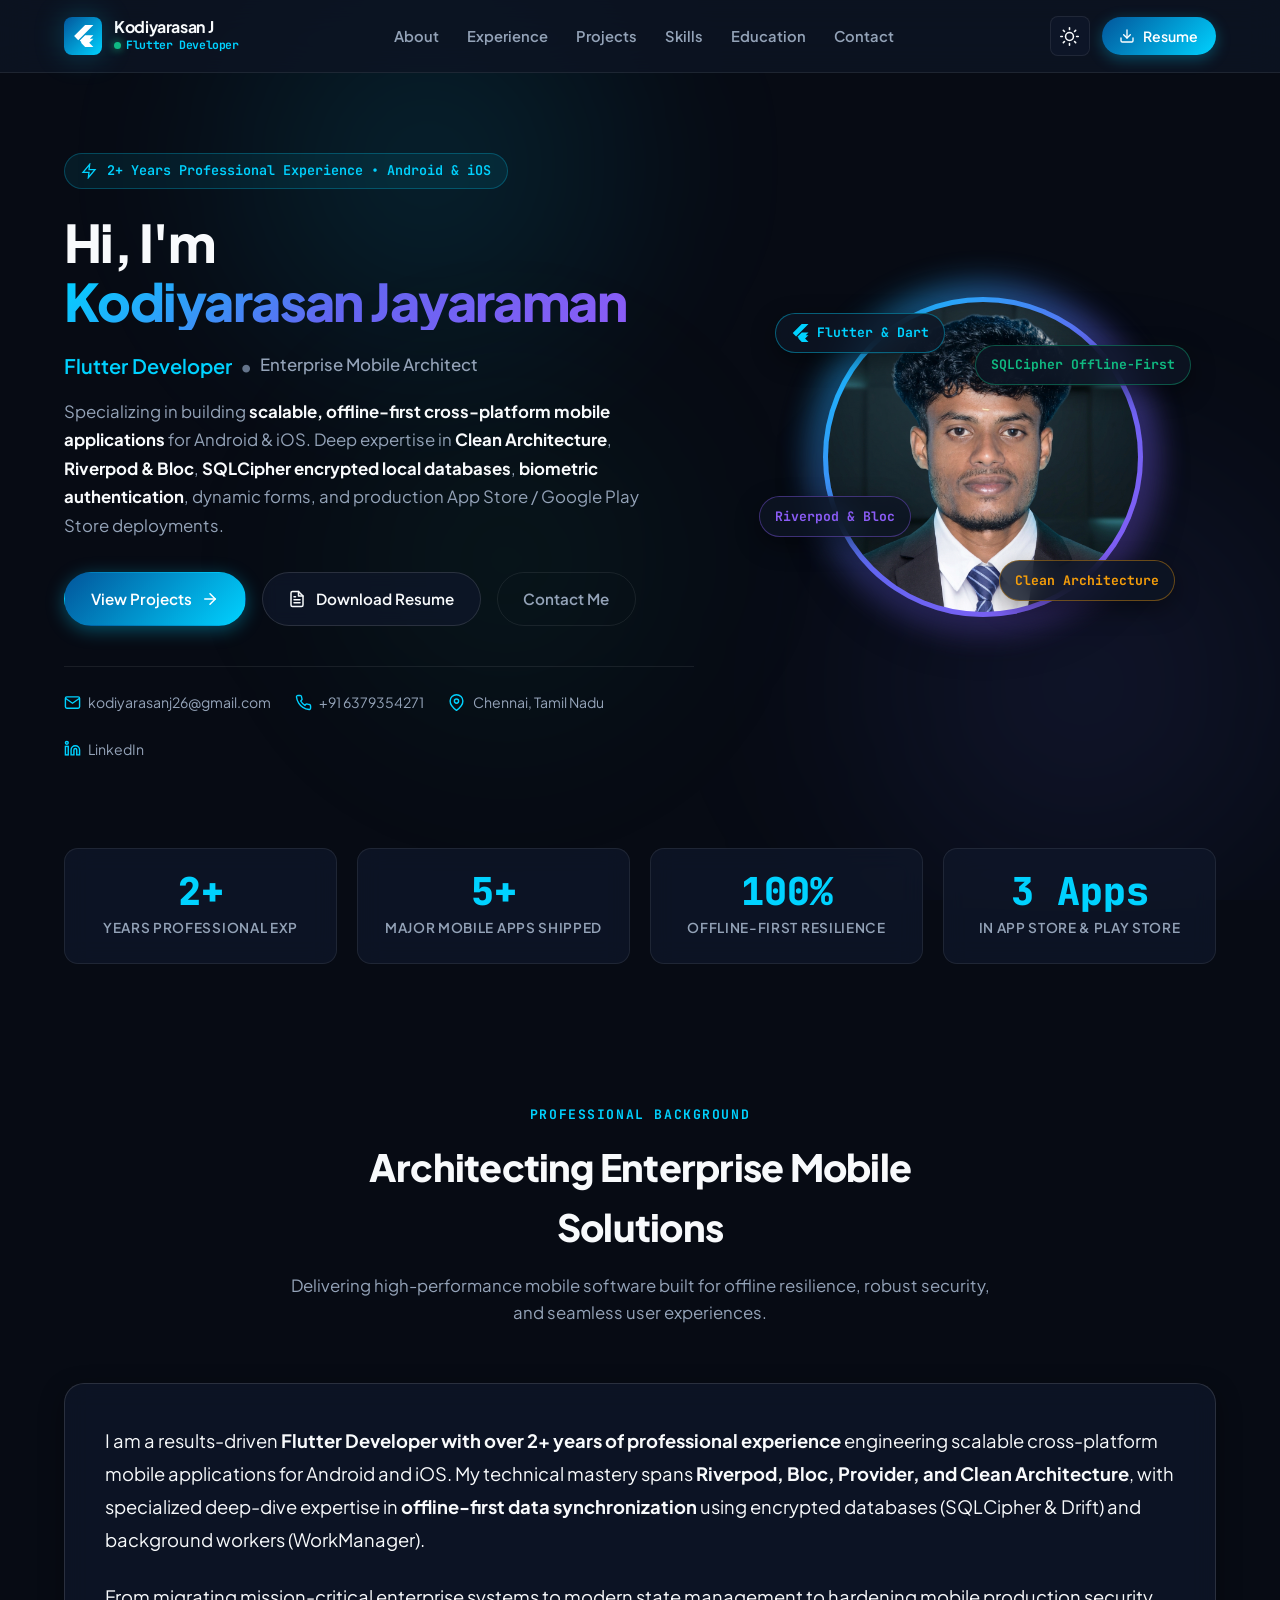
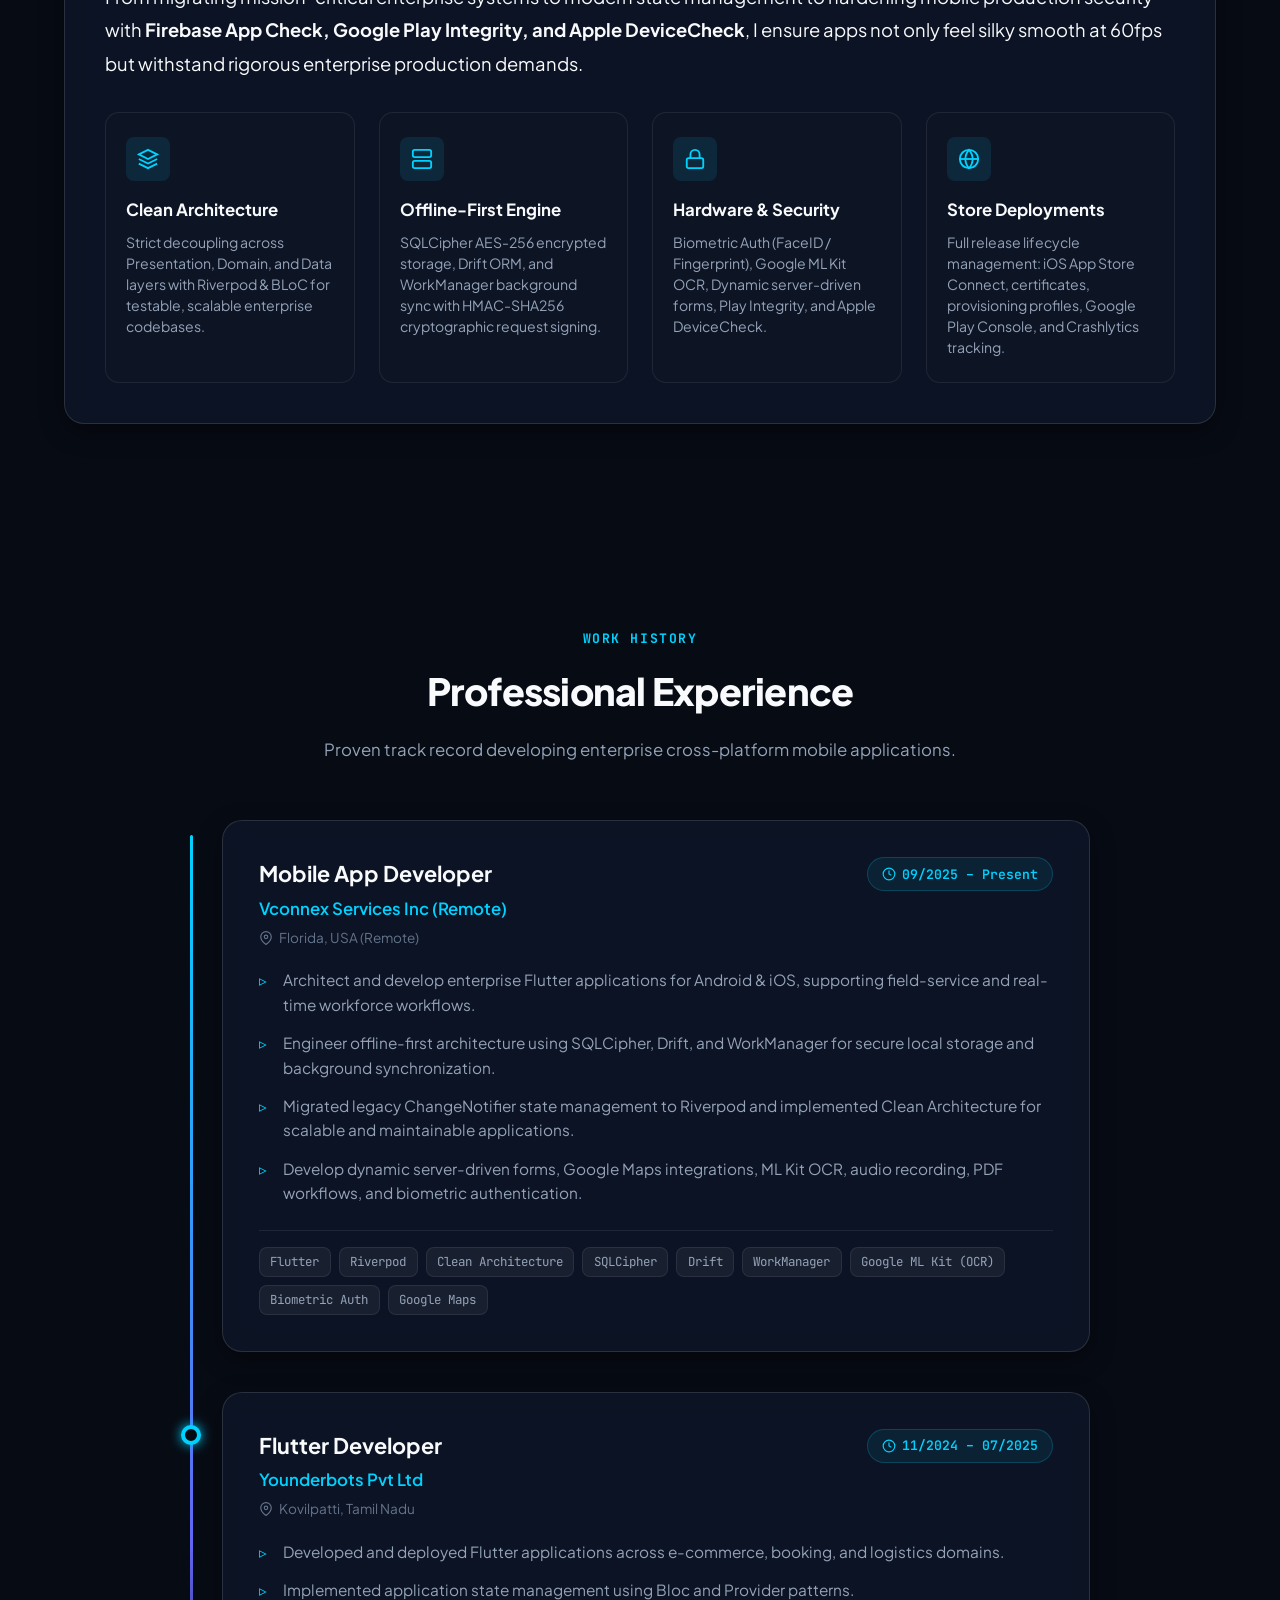
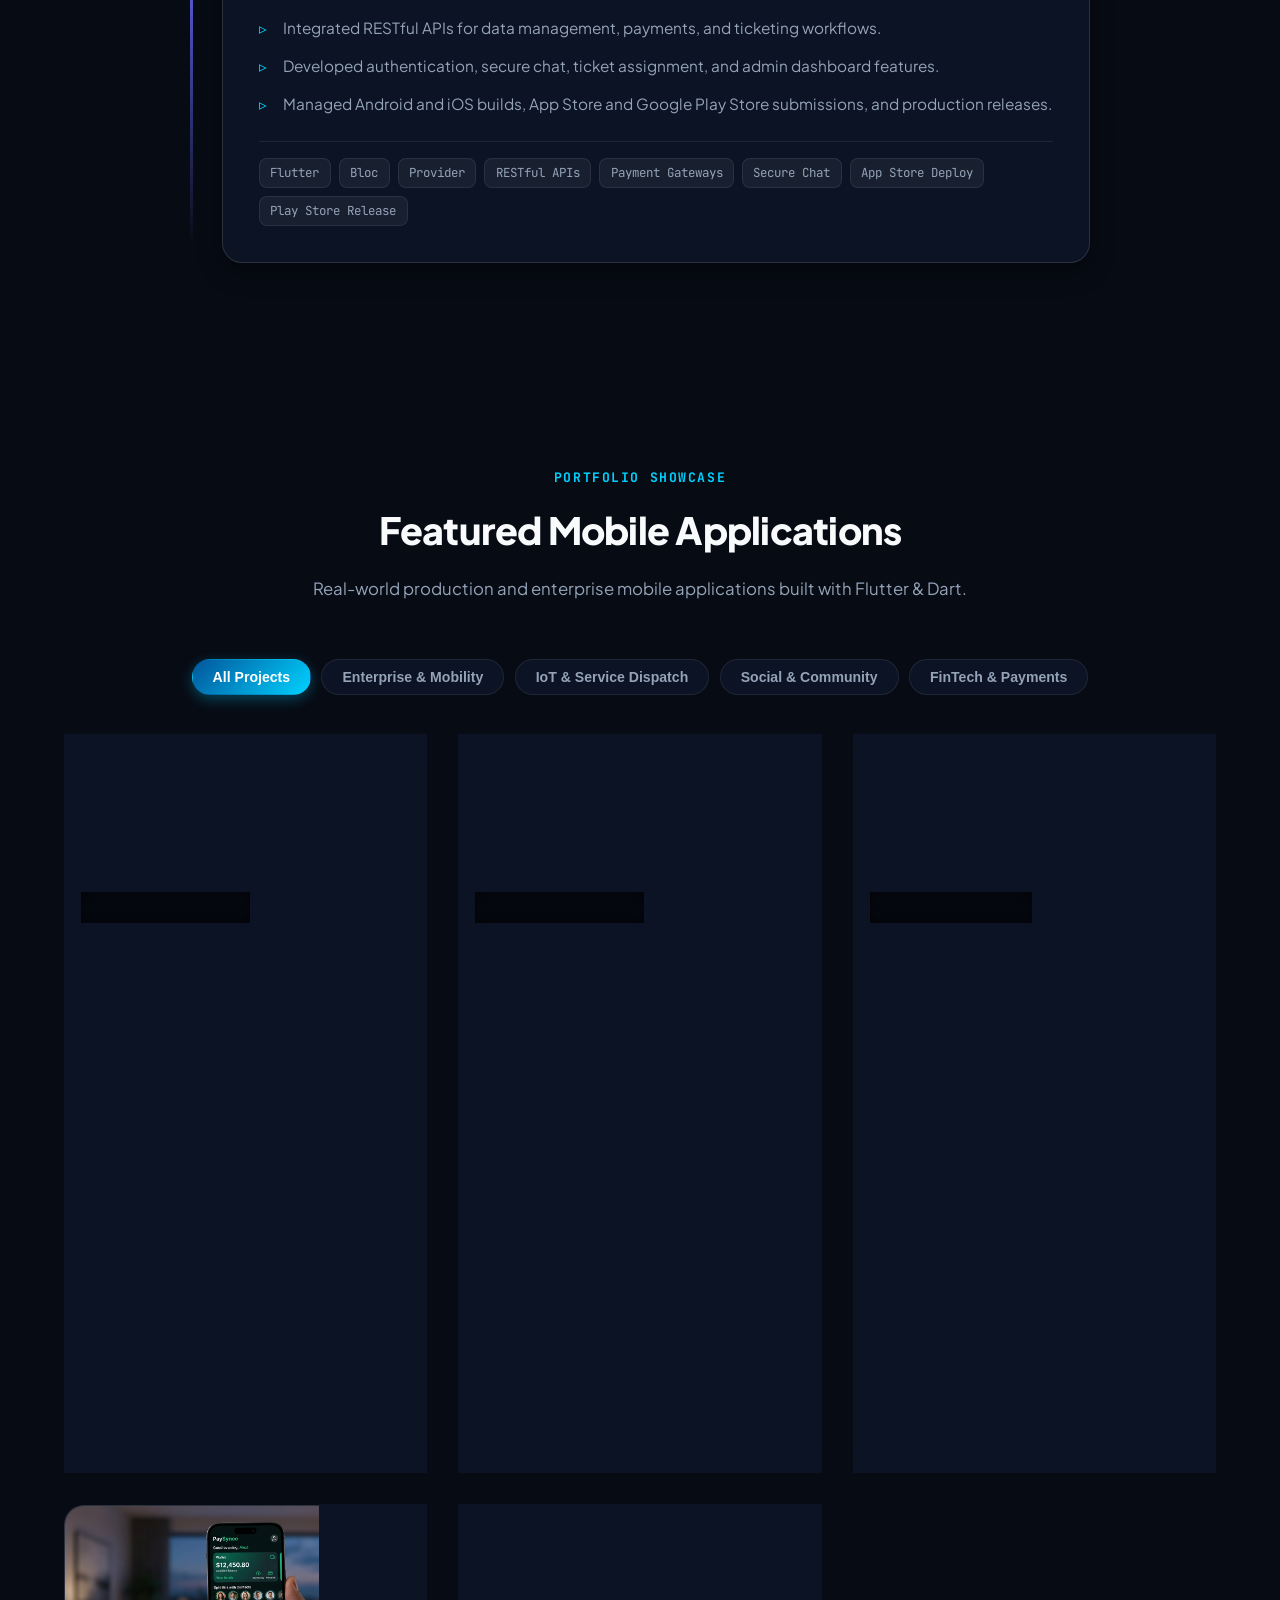
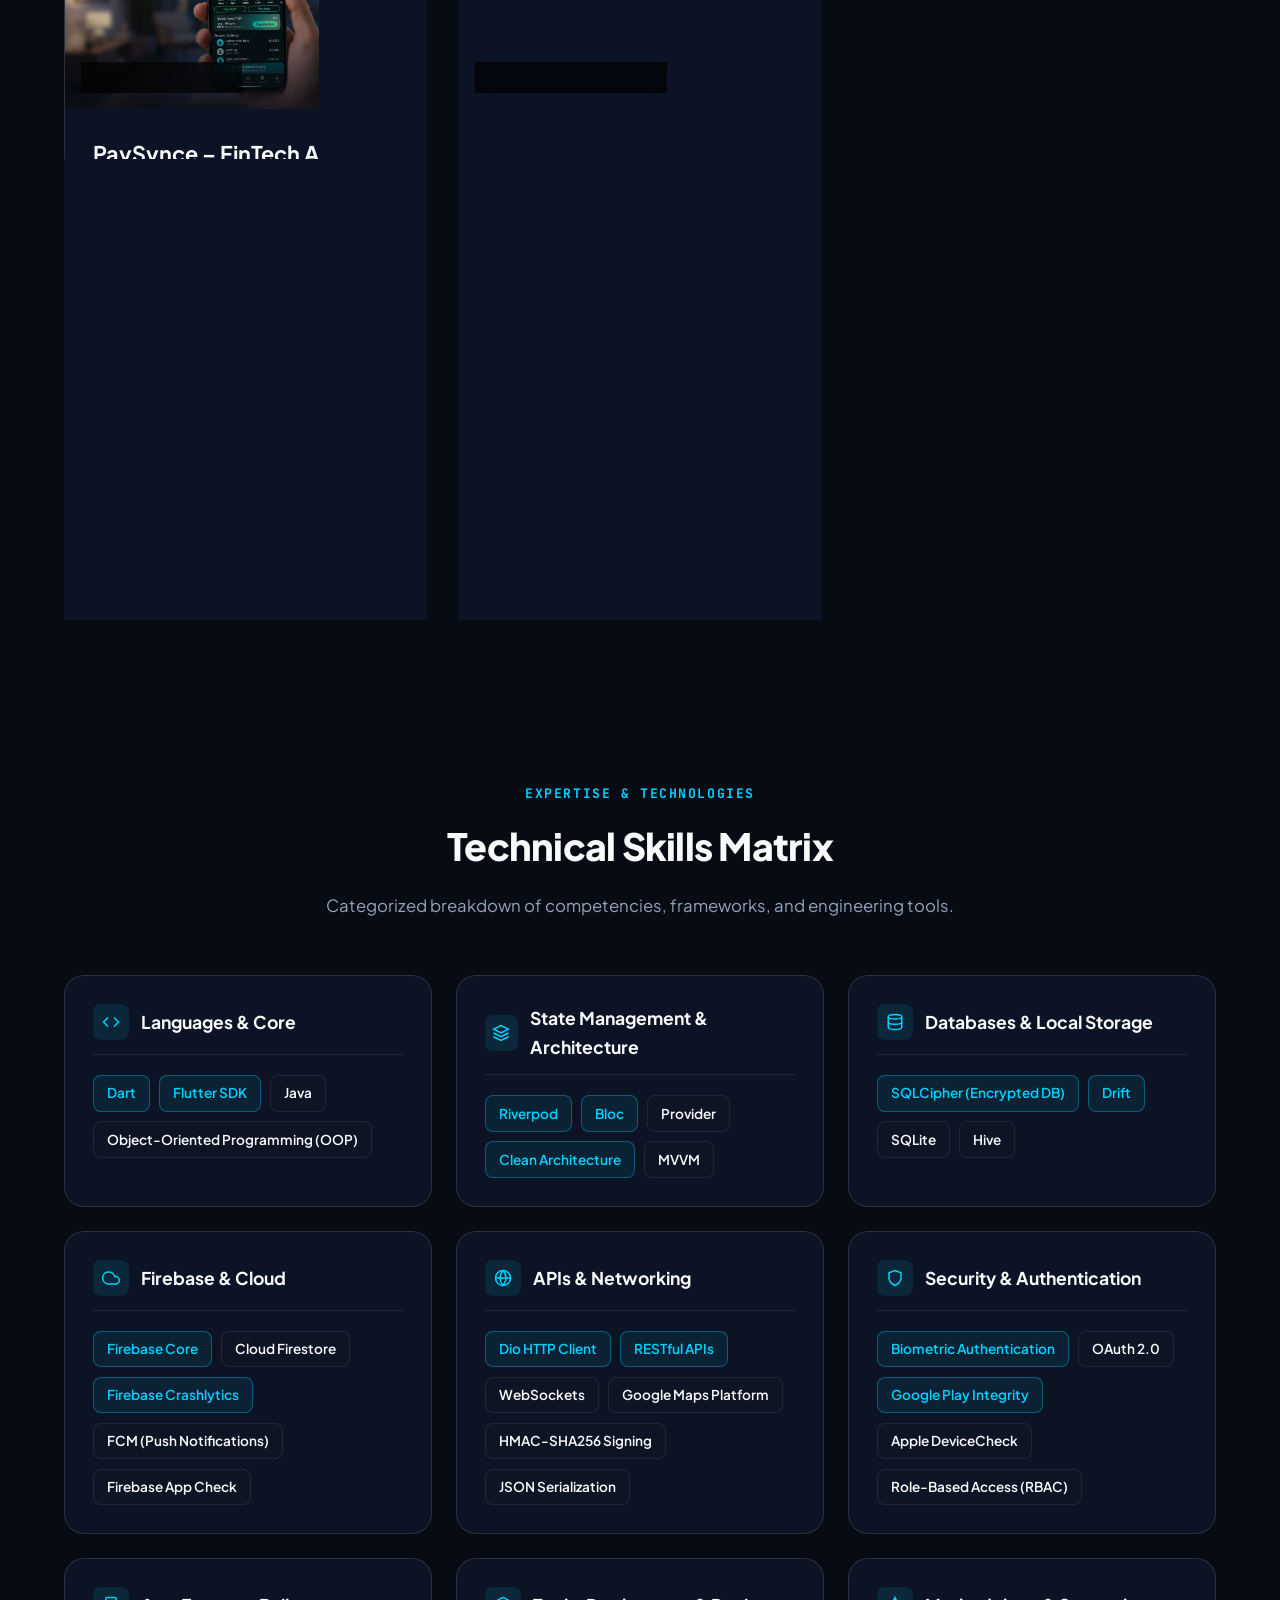
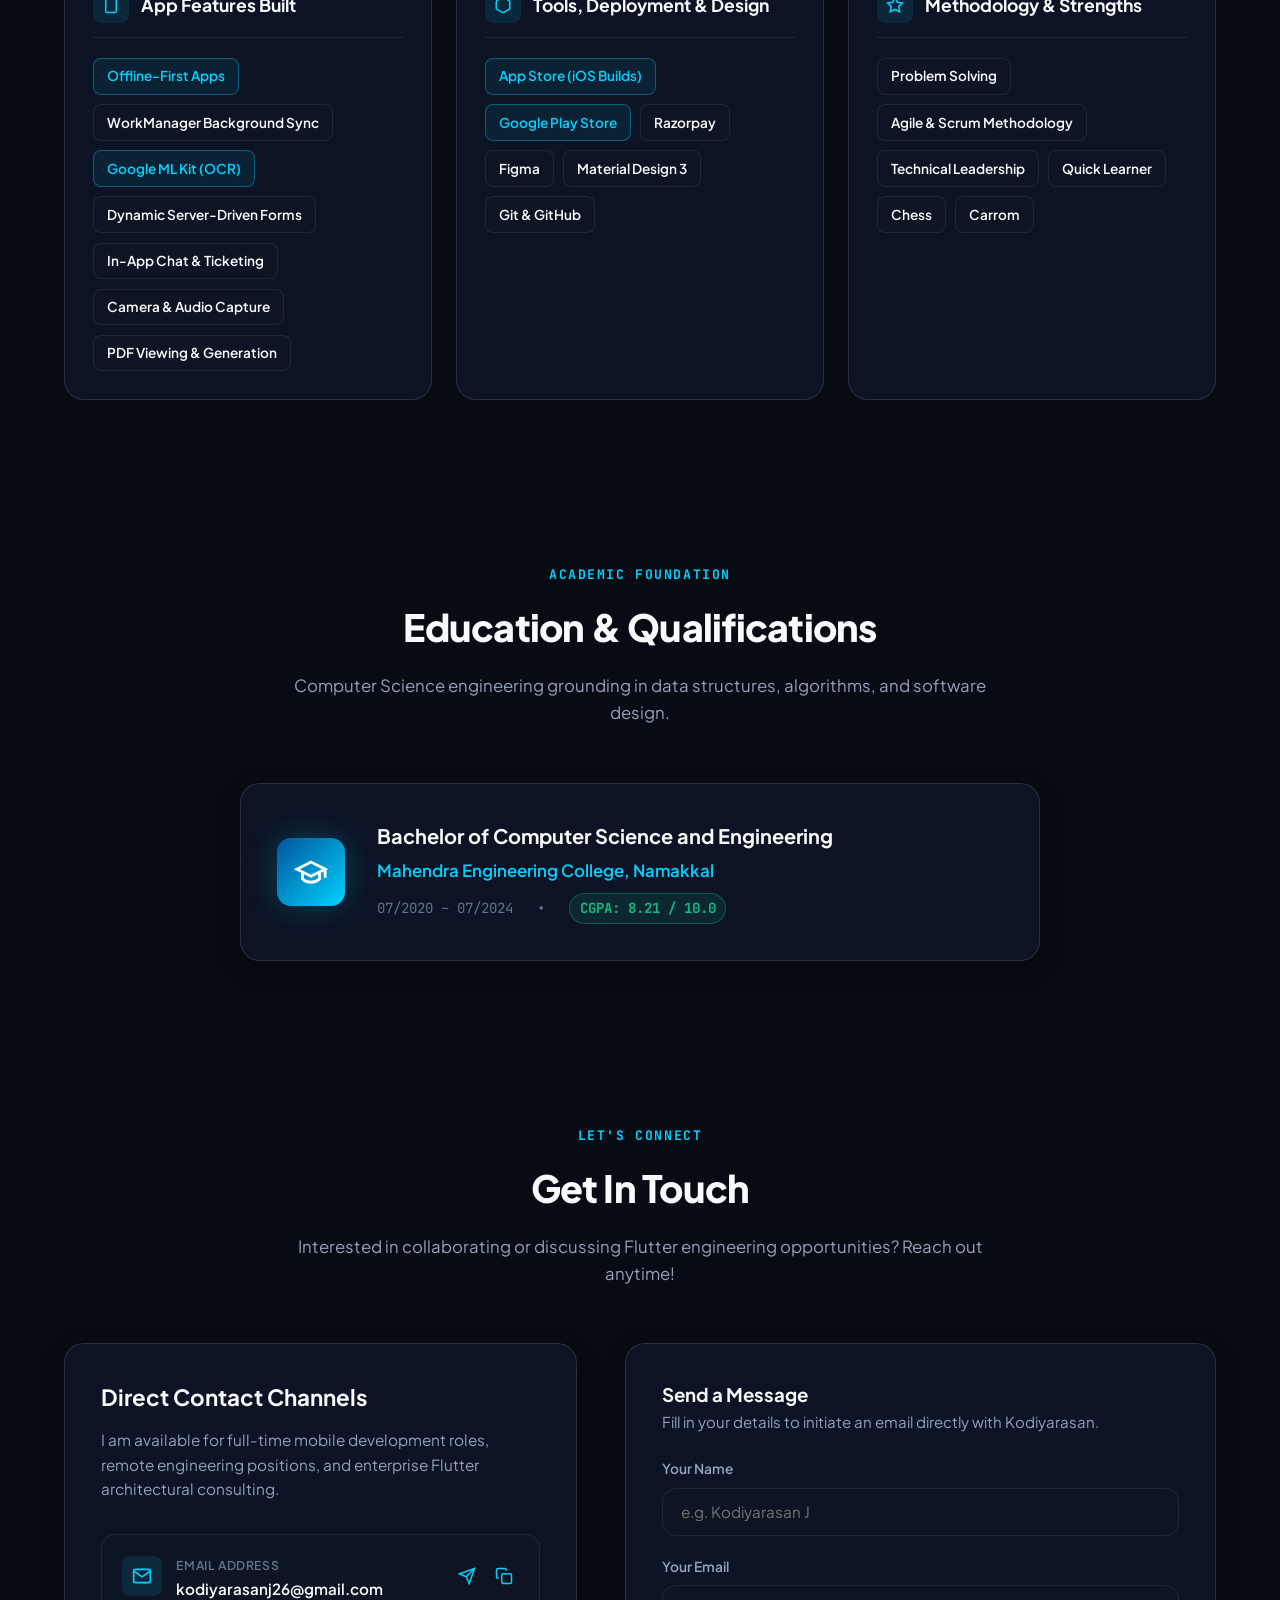
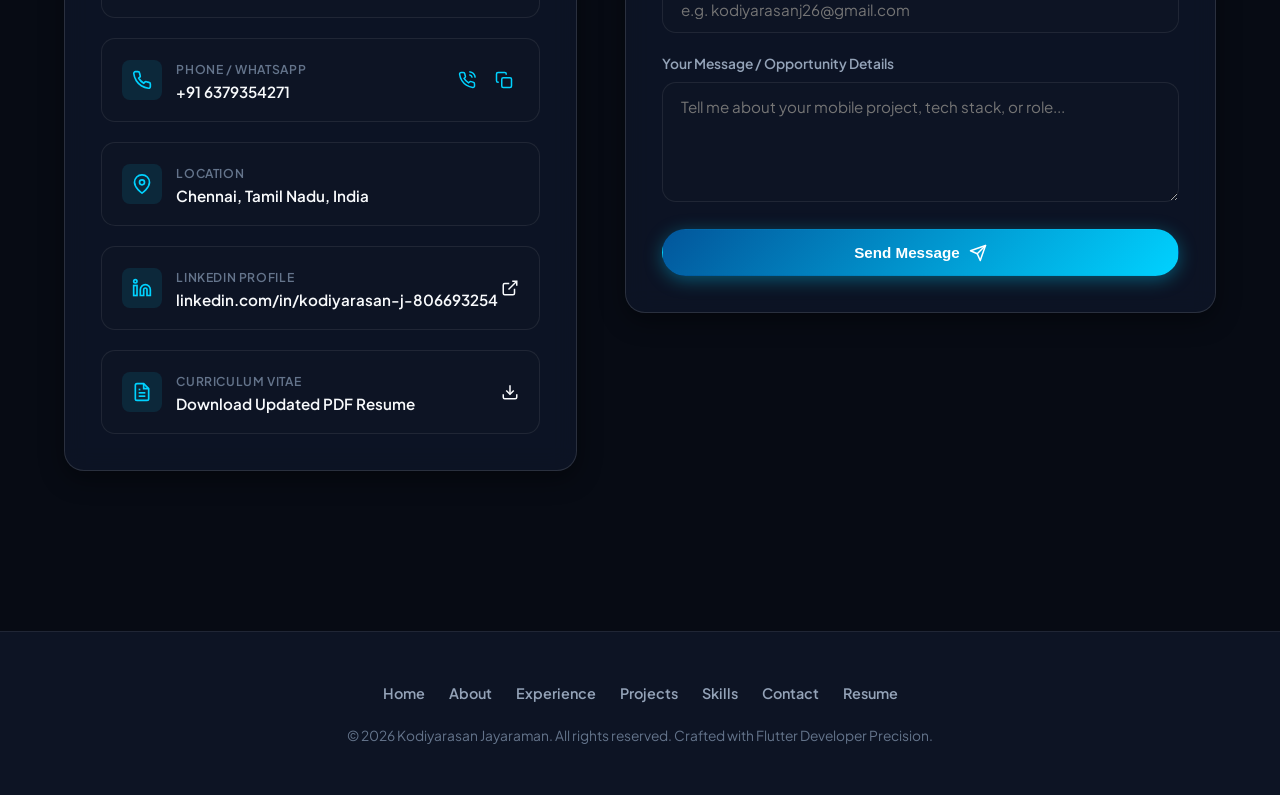
==== commit 3c293570: "Update location to Chennai, stats to 3 apps in store, and form placeholders" ====
--- a/index.html
+++ b/index.html
@@ -164,7 +164,7 @@
                 <path d="M21 10c0 7-9 13-9 13s-9-6-9-13a9 9 0 0 1 18 0z"></path>
                 <circle cx="12" cy="10" r="3"></circle>
               </svg>
-              <span>Kumbakonam, Tamil Nadu</span>
+              <span>Chennai, Tamil Nadu</span>
             </span>
 
             <a href="https://www.linkedin.com/in/kodiyarasan-j-806693254" target="_blank" rel="noopener noreferrer" class="contact-pill-item">
@@ -227,8 +227,8 @@
             <div class="stat-label">Offline-First Resilience</div>
           </div>
           <div class="stat-card">
-            <div class="stat-number">2 Stores</div>
-            <div class="stat-label">App Store & Google Play</div>
+            <div class="stat-number">3 Apps</div>
+            <div class="stat-label">In App Store & Play Store</div>
           </div>
         </div>
       </div>
@@ -928,7 +928,7 @@
                   </div>
                   <div>
                     <span class="contact-item-label">Location</span>
-                    <div class="contact-item-val">Kumbakonam, Tamil Nadu, India</div>
+                    <div class="contact-item-val">Chennai, Tamil Nadu, India</div>
                   </div>
                 </div>
               </div>
@@ -991,12 +991,12 @@
             <form id="contactForm">
               <div class="form-group">
                 <label for="formName" class="form-label">Your Name</label>
-                <input type="text" id="formName" class="form-input" placeholder="e.g. Sarah Jenkins" required />
+                <input type="text" id="formName" class="form-input" placeholder="e.g. Kodiyarasan J" required />
               </div>
 
               <div class="form-group">
                 <label for="formEmail" class="form-label">Your Email</label>
-                <input type="email" id="formEmail" class="form-input" placeholder="e.g. sarah@example.com" required />
+                <input type="email" id="formEmail" class="form-input" placeholder="e.g. kodiyarasanj26@gmail.com" required />
               </div>
 
               <div class="form-group">
